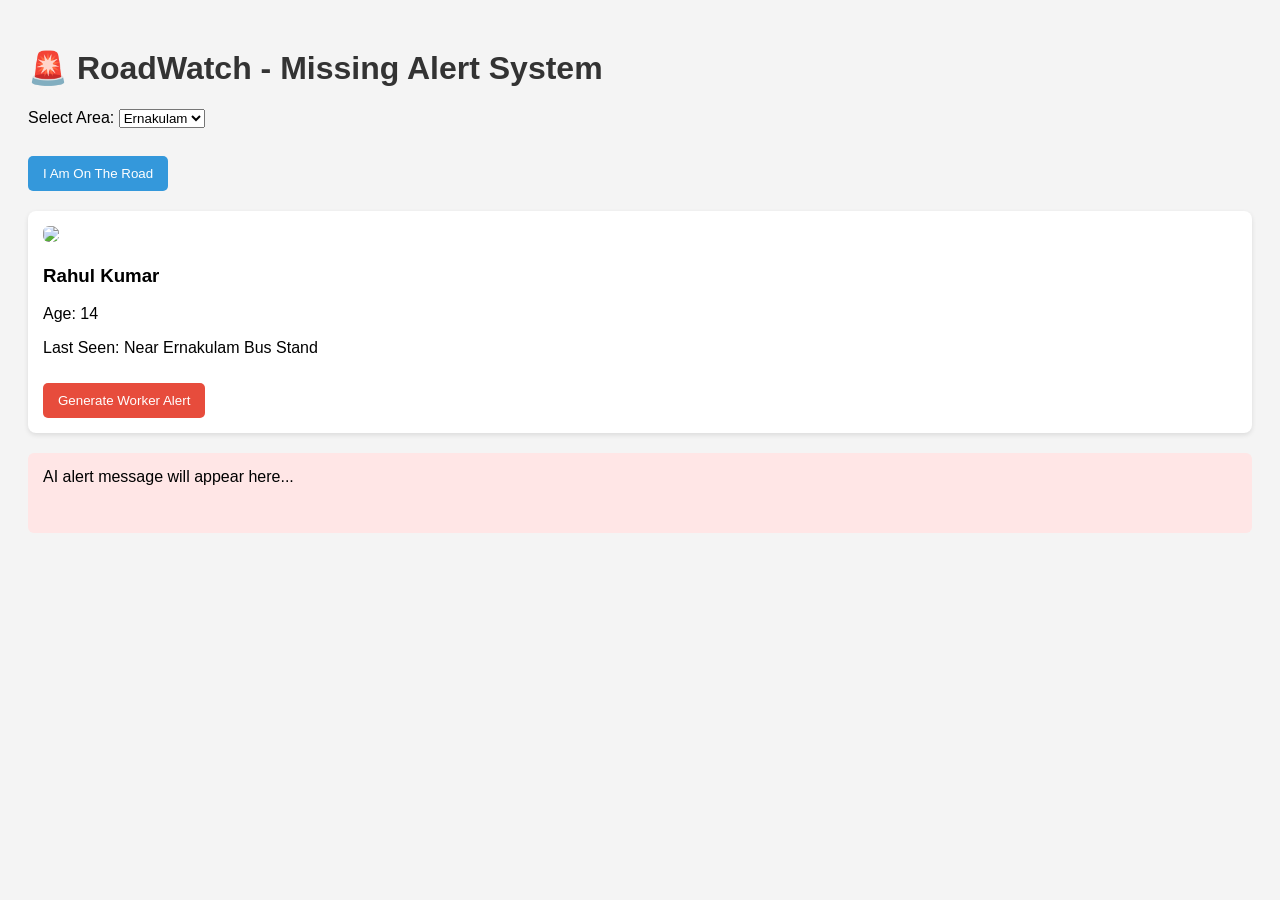
==== index.html @ 666eaceb "frontend created" ====
<!DOCTYPE html>
<html>
<head>
    <title>RoadWatch - Missing Alert System</title>
    <style>
        body {
            font-family: Arial, sans-serif;
            padding: 20px;
            background-color: #f4f4f4;
        }

        h1 {
            color: #333;
        }

        .card {
            background: white;
            padding: 15px;
            margin-top: 20px;
            border-radius: 8px;
            box-shadow: 0 2px 5px rgba(0,0,0,0.1);
        }

        img {
            width: 150px;
            border-radius: 6px;
        }

        button {
            padding: 10px 15px;
            margin-top: 10px;
            cursor: pointer;
            border: none;
            border-radius: 5px;
        }

        .alert-btn {
            background-color: #e74c3c;
            color: white;
        }

        .toggle-btn {
            background-color: #3498db;
            color: white;
        }

        #aiOutput {
            margin-top: 20px;
            padding: 15px;
            background-color: #ffe6e6;
            border-radius: 6px;
            min-height: 50px;
        }
    </style>
</head>
<body>

    <h1>🚨 RoadWatch - Missing Alert System</h1>

    <!-- Dropdown -->
    <label>Select Area:</label>
    <select id="areaSelect">
        <option>Ernakulam</option>
        <option>Thrissur</option>
    </select>

    <br><br>

    <!-- Toggle Button -->
    <button class="toggle-btn" onclick="toggleRoadMode()">
        I Am On The Road
    </button>

    <div id="roadStatus"></div>

    <!-- Missing Person Card -->
    <div class="card" id="personCard">
        <img id="personPhoto" src="">
        <h3 id="personName"></h3>
        <p id="personAge"></p>
        <p id="personLastSeen"></p>

        <button class="alert-btn" onclick="generateAlert()">
            Generate Worker Alert
        </button>
    </div>

    <!-- AI Output Box -->
    <div id="aiOutput">
        AI alert message will appear here...
    </div>

<script>

    // Hardcoded Missing People Data
    const missingPeople = [
        {
            name: "Rahul Kumar",
            age: 14,
            lastSeen: "Near Ernakulam Bus Stand",
            area: "Ernakulam",
            photo: "https://via.placeholder.com/150"
        },
        {
            name: "Anjali Nair",
            age: 17,
            lastSeen: "Thrissur Railway Station",
            area: "Thrissur",
            photo: "https://via.placeholder.com/150"
        }
    ];

    let roadMode = false;

    function toggleRoadMode() {
        roadMode = !roadMode;
        document.getElementById("roadStatus").innerText =
            roadMode ? "🟢 Road Mode Activated" : "🔴 Road Mode Off";
    }

    function loadPerson() {
        const selectedArea = document.getElementById("areaSelect").value;

        const person = missingPeople.find(p => p.area === selectedArea);

        document.getElementById("personPhoto").src = person.photo;
        document.getElementById("personName").innerText = person.name;
        document.getElementById("personAge").innerText = "Age: " + person.age;
        document.getElementById("personLastSeen").innerText = "Last Seen: " + person.lastSeen;
    }

    function generateAlert() {
        if (!roadMode) {
            alert("Activate Road Mode first!");
            return;
        }

        const selectedArea = document.getElementById("areaSelect").value;

        const alertMessage =
            "🚨 HIGH PRIORITY ALERT for " + selectedArea + " Workers:\n\n" +
            "Be alert for the missing person shown above.\n" +
            "Check bus stands, railway stations and crowded areas.\n\n" +
            "If spotted, report immediately.";

        document.getElementById("aiOutput").innerText = alertMessage;
    }

    document.getElementById("areaSelect").addEventListener("change", loadPerson);

    loadPerson();

</script>

</body>
</html>
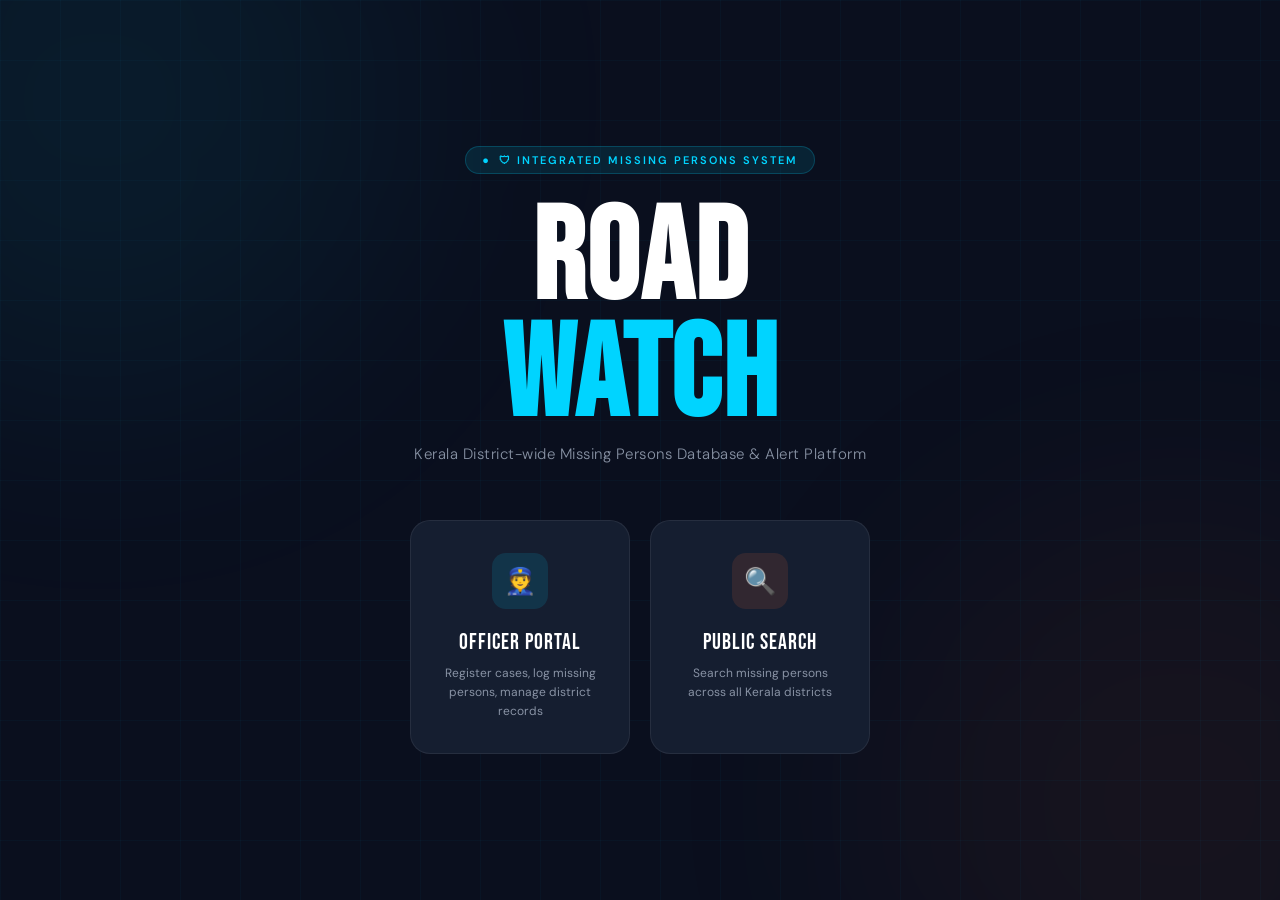
==== commit e96f8006: "integrated database" ====
--- a/index.html
+++ b/index.html
@@ -1,156 +1,726 @@
 <!DOCTYPE html>
-<html>
+<html lang="en">
 <head>
-    <title>RoadWatch - Missing Alert System</title>
-    <style>
-        body {
-            font-family: Arial, sans-serif;
-            padding: 20px;
-            background-color: #f4f4f4;
-        }
-
-        h1 {
-            color: #333;
-        }
-
-        .card {
-            background: white;
-            padding: 15px;
-            margin-top: 20px;
-            border-radius: 8px;
-            box-shadow: 0 2px 5px rgba(0,0,0,0.1);
-        }
-
-        img {
-            width: 150px;
-            border-radius: 6px;
-        }
-
-        button {
-            padding: 10px 15px;
-            margin-top: 10px;
-            cursor: pointer;
-            border: none;
-            border-radius: 5px;
-        }
-
-        .alert-btn {
-            background-color: #e74c3c;
-            color: white;
-        }
-
-        .toggle-btn {
-            background-color: #3498db;
-            color: white;
-        }
-
-        #aiOutput {
-            margin-top: 20px;
-            padding: 15px;
-            background-color: #ffe6e6;
-            border-radius: 6px;
-            min-height: 50px;
-        }
-    </style>
+<meta charset="UTF-8">
+<meta name="viewport" content="width=device-width, initial-scale=1.0">
+<title>RoadWatch — Missing Persons Portal</title>
+<link href="https://fonts.googleapis.com/css2?family=Bebas+Neue&family=DM+Sans:ital,opsz,wght@0,9..40,300;0,9..40,400;0,9..40,500;0,9..40,600;1,9..40,300&display=swap" rel="stylesheet">
+<style>
+  :root {
+    --navy: #0a0f1e;
+    --dark: #0d1526;
+    --panel: #111827;
+    --card: #151e30;
+    --border: rgba(255,255,255,0.07);
+    --accent: #00d4ff;
+    --accent2: #ff6b35;
+    --text: #e8eaf0;
+    --muted: #8892a4;
+    --danger: #ff4757;
+    --success: #2ed573;
+    --font-head: 'Bebas Neue', sans-serif;
+    --font-body: 'DM Sans', sans-serif;
+  }
+  * { margin:0; padding:0; box-sizing:border-box; }
+  html,body { height:100%; overflow:hidden; }
+  body { font-family:var(--font-body); background:var(--navy); color:var(--text); }
+
+  .bg-grid {
+    position:fixed; inset:0; pointer-events:none; z-index:0;
+    background-image: linear-gradient(rgba(0,212,255,0.03) 1px, transparent 1px),
+                      linear-gradient(90deg, rgba(0,212,255,0.03) 1px, transparent 1px);
+    background-size:60px 60px;
+  }
+  .bg-glow { position:fixed; width:600px; height:600px; border-radius:50%; filter:blur(120px); pointer-events:none; z-index:0; }
+  .bg-glow-1 { background:rgba(0,212,255,0.06); top:-200px; left:-200px; }
+  .bg-glow-2 { background:rgba(255,107,53,0.05); bottom:-200px; right:-200px; }
+
+  .page { position:fixed; inset:0; display:none; opacity:0; transition:opacity 0.4s ease; }
+  .page.active { display:flex; opacity:1; }
+
+  /* LANDING */
+  #page-landing { flex-direction:column; align-items:center; justify-content:center; }
+  .landing-inner { position:relative; z-index:1; text-align:center; animation:fadeUp 0.8s ease both; }
+  .badge {
+    display:inline-flex; align-items:center; gap:8px;
+    background:rgba(0,212,255,0.1); border:1px solid rgba(0,212,255,0.2);
+    border-radius:100px; padding:6px 16px; font-size:11px; font-weight:600;
+    letter-spacing:2px; text-transform:uppercase; color:var(--accent); margin-bottom:28px;
+  }
+  .badge::before { content:'●'; animation:pulse 2s ease infinite; }
+  .landing-title { font-family:var(--font-head); font-size:clamp(72px,12vw,130px); line-height:0.9; letter-spacing:2px; color:#fff; margin-bottom:8px; }
+  .landing-title span { color:var(--accent); display:block; }
+  .landing-sub { font-size:15px; color:var(--muted); font-weight:300; margin-bottom:56px; letter-spacing:0.5px; }
+  .landing-cards { display:flex; gap:20px; justify-content:center; flex-wrap:wrap; }
+  .landing-card {
+    width:220px; background:var(--card); border:1px solid var(--border); border-radius:20px;
+    padding:32px 24px; cursor:pointer; transition:all 0.3s ease; position:relative; overflow:hidden;
+  }
+  .landing-card::before { content:''; position:absolute; inset:0; background:linear-gradient(135deg,transparent,rgba(255,255,255,0.03)); opacity:0; transition:opacity 0.3s; }
+  .landing-card:hover::before { opacity:1; }
+  .landing-card:hover { transform:translateY(-6px); border-color:var(--accent); box-shadow:0 20px 60px rgba(0,212,255,0.1); }
+  .lcard-icon { width:56px; height:56px; border-radius:14px; display:flex; align-items:center; justify-content:center; font-size:26px; margin:0 auto 20px; }
+  .lcard-icon.blue { background:rgba(0,212,255,0.12); }
+  .lcard-icon.orange { background:rgba(255,107,53,0.12); }
+  .lcard-title { font-family:var(--font-head); font-size:22px; letter-spacing:1px; margin-bottom:8px; color:#fff; }
+  .lcard-desc { font-size:12px; color:var(--muted); line-height:1.6; }
+
+  /* AUTH */
+  #page-auth { flex-direction:row; }
+  .auth-left { flex:1; display:flex; flex-direction:column; justify-content:center; padding:60px; position:relative; z-index:1; }
+  .auth-right { width:420px; background:var(--panel); border-left:1px solid var(--border); display:flex; flex-direction:column; justify-content:center; padding:60px 48px; overflow-y:auto; position:relative; z-index:1; }
+  .back-btn { display:inline-flex; align-items:center; gap:8px; font-size:12px; color:var(--muted); cursor:pointer; margin-bottom:48px; transition:color 0.2s; text-transform:uppercase; letter-spacing:1px; font-weight:500; }
+  .back-btn:hover { color:var(--accent); }
+  .auth-headline { font-family:var(--font-head); font-size:clamp(48px,6vw,80px); line-height:0.95; margin-bottom:16px; }
+  .auth-headline em { color:var(--accent); font-style:normal; }
+  .auth-desc { font-size:14px; color:var(--muted); line-height:1.7; max-width:380px; }
+  .stat-row { display:flex; gap:40px; margin-top:60px; }
+  .stat-num { font-family:var(--font-head); font-size:42px; color:#fff; letter-spacing:1px; }
+  .stat-num span { color:var(--accent); }
+  .stat-label { font-size:11px; color:var(--muted); text-transform:uppercase; letter-spacing:1.5px; }
+  .form-title { font-family:var(--font-head); font-size:28px; letter-spacing:1px; margin-bottom:6px; }
+  .form-subtitle { font-size:13px; color:var(--muted); margin-bottom:32px; }
+  .tab-row { display:flex; background:rgba(255,255,255,0.04); border-radius:10px; padding:4px; margin-bottom:28px; }
+  .tab-btn { flex:1; padding:10px; border:none; border-radius:8px; background:transparent; color:var(--muted); font-family:var(--font-body); font-size:13px; font-weight:500; cursor:pointer; transition:all 0.25s; }
+  .tab-btn.active { background:var(--accent); color:var(--navy); font-weight:600; }
+  .field-group { margin-bottom:16px; }
+  .field-label { font-size:11px; font-weight:600; letter-spacing:1px; text-transform:uppercase; color:var(--muted); margin-bottom:6px; display:block; }
+  .field-input { width:100%; background:rgba(255,255,255,0.05); border:1px solid rgba(255,255,255,0.08); border-radius:10px; padding:12px 14px; color:var(--text); font-family:var(--font-body); font-size:14px; outline:none; transition:border-color 0.2s,box-shadow 0.2s; }
+  .field-input:focus { border-color:var(--accent); box-shadow:0 0 0 3px rgba(0,212,255,0.1); }
+  .field-input::placeholder { color:rgba(255,255,255,0.2); }
+  .field-input[readonly] { opacity:0.6; cursor:default; }
+  .fields-grid { display:grid; grid-template-columns:1fr 1fr; gap:12px; }
+  .fields-grid .field-group { margin-bottom:0; }
+  .submit-btn { width:100%; padding:14px; border:none; border-radius:12px; background:var(--accent); color:var(--navy); font-family:var(--font-body); font-size:14px; font-weight:700; cursor:pointer; letter-spacing:0.5px; margin-top:8px; transition:all 0.25s; }
+  .submit-btn:hover { background:#33ddff; box-shadow:0 8px 30px rgba(0,212,255,0.25); transform:translateY(-1px); }
+  .form-note { font-size:11px; color:var(--muted); text-align:center; margin-top:16px; line-height:1.6; }
+
+  /* TOPBAR */
+  .topbar { display:flex; align-items:center; justify-content:space-between; padding:20px 40px; border-bottom:1px solid var(--border); background:var(--panel); position:relative; z-index:10; flex-shrink:0; }
+  .topbar-brand { font-family:var(--font-head); font-size:22px; letter-spacing:2px; color:var(--accent); }
+  .topbar-user { display:flex; align-items:center; gap:12px; }
+  .user-avatar { width:36px; height:36px; background:linear-gradient(135deg,var(--accent),#0066cc); border-radius:10px; display:flex; align-items:center; justify-content:center; font-weight:700; font-size:14px; color:var(--navy); }
+  .user-name { font-size:13px; font-weight:500; }
+  .user-role { font-size:11px; color:var(--muted); }
+  .logout-btn { padding:8px 16px; background:rgba(255,71,87,0.1); border:1px solid rgba(255,71,87,0.2); border-radius:8px; color:var(--danger); font-size:12px; font-weight:600; cursor:pointer; transition:all 0.2s; letter-spacing:0.5px; }
+  .logout-btn:hover { background:var(--danger); color:white; }
+
+  /* OFFICER PAGE */
+  #page-officer { flex-direction:column; }
+  .officer-body { flex:1; overflow-y:auto; padding:40px; position:relative; z-index:1; }
+  .page-heading { font-family:var(--font-head); font-size:42px; letter-spacing:1px; margin-bottom:4px; }
+  .page-heading span { color:var(--accent); }
+  .page-sub { font-size:13px; color:var(--muted); margin-bottom:40px; }
+  .case-form-grid { display:grid; grid-template-columns:1fr 1fr; gap:32px; max-width:960px; }
+  .form-section { background:var(--card); border:1px solid var(--border); border-radius:20px; padding:32px; }
+  .section-tag { display:inline-flex; align-items:center; gap:8px; font-size:10px; font-weight:700; letter-spacing:2px; text-transform:uppercase; padding:5px 12px; border-radius:6px; margin-bottom:20px; }
+  .section-tag.blue { background:rgba(0,212,255,0.1); color:var(--accent); }
+  .section-tag.orange { background:rgba(255,107,53,0.1); color:var(--accent2); }
+  .section-title { font-family:var(--font-head); font-size:22px; letter-spacing:1px; margin-bottom:24px; color:#fff; }
+  .photo-drop { border:2px dashed rgba(255,255,255,0.1); border-radius:12px; padding:28px 20px; text-align:center; cursor:pointer; transition:all 0.25s; margin-bottom:16px; position:relative; }
+  .photo-drop:hover { border-color:var(--accent); background:rgba(0,212,255,0.03); }
+  .photo-drop input[type="file"] { position:absolute; inset:0; opacity:0; cursor:pointer; width:100%; height:100%; }
+  .photo-drop-icon { font-size:28px; margin-bottom:6px; }
+  .photo-drop-text { font-size:12px; color:var(--muted); }
+  .photo-drop-text strong { color:var(--accent); }
+  #preview-img { width:100%; border-radius:10px; display:none; margin-bottom:12px; max-height:160px; object-fit:cover; }
+  select.field-input { appearance:none; cursor:pointer; }
+  select.field-input option { background:var(--panel); }
+  .save-btn { display:flex; align-items:center; justify-content:center; gap:10px; width:100%; padding:16px; border:none; border-radius:14px; background:linear-gradient(135deg,var(--accent),#0099cc); color:var(--navy); font-family:var(--font-body); font-size:15px; font-weight:700; cursor:pointer; transition:all 0.3s; margin-top:16px; }
+  .save-btn:hover { transform:translateY(-2px); box-shadow:0 12px 40px rgba(0,212,255,0.3); }
+  .divider { height:1px; background:var(--border); margin:32px 0; }
+  .cases-section { max-width:960px; margin-top:8px; }
+  .case-list-item { display:flex; align-items:center; gap:16px; padding:16px 20px; background:var(--card); border:1px solid var(--border); border-radius:14px; margin-bottom:10px; animation:fadeUp 0.3s ease both; transition:border-color 0.2s; }
+  .case-list-item:hover { border-color:rgba(0,212,255,0.2); }
+  .cli-avatar { width:44px; height:44px; background:linear-gradient(135deg,rgba(255,107,53,0.2),rgba(255,107,53,0.05)); border:1px solid rgba(255,107,53,0.2); border-radius:12px; display:flex; align-items:center; justify-content:center; font-size:20px; flex-shrink:0; }
+  .cli-info { flex:1; }
+  .cli-name { font-weight:600; font-size:14px; }
+  .cli-sub { font-size:12px; color:var(--muted); margin-top:2px; }
+  .cli-badge { font-size:10px; font-weight:700; letter-spacing:1px; text-transform:uppercase; padding:4px 10px; border-radius:6px; background:rgba(255,71,87,0.1); color:var(--danger); }
+
+  /* PUBLIC PAGE */
+  #page-public { flex-direction:column; }
+  .public-body { flex:1; overflow-y:auto; padding:40px; position:relative; z-index:1; }
+  .filter-bar { display:flex; gap:12px; align-items:center; margin-bottom:36px; flex-wrap:wrap; }
+  .search-wrap { position:relative; flex:1; min-width:200px; }
+  .search-wrap span { position:absolute; left:14px; top:50%; transform:translateY(-50%); font-size:16px; opacity:0.4; }
+  .search-input { width:100%; background:var(--card); border:1px solid var(--border); border-radius:12px; padding:12px 14px 12px 42px; color:var(--text); font-family:var(--font-body); font-size:14px; outline:none; transition:border-color 0.2s; }
+  .search-input:focus { border-color:var(--accent2); }
+  .search-input::placeholder { color:var(--muted); }
+  .filter-select { background:var(--card); border:1px solid var(--border); border-radius:12px; padding:12px 16px; color:var(--text); font-family:var(--font-body); font-size:13px; outline:none; cursor:pointer; appearance:none; min-width:160px; }
+  .filter-select option { background:var(--panel); }
+  .cases-grid { display:grid; grid-template-columns:repeat(auto-fill,minmax(280px,1fr)); gap:20px; }
+  .case-card { background:var(--card); border:1px solid var(--border); border-radius:18px; overflow:hidden; transition:all 0.3s; animation:fadeUp 0.4s ease both; }
+  .case-card:hover { transform:translateY(-4px); border-color:rgba(255,107,53,0.3); box-shadow:0 16px 48px rgba(0,0,0,0.3); }
+  .case-card-img { width:100%; height:180px; object-fit:cover; display:block; }
+  .case-card-placeholder { width:100%; height:180px; background:linear-gradient(135deg,#1a2640,#0d1526); display:flex; align-items:center; justify-content:center; font-size:64px; color:rgba(255,255,255,0.05); }
+  .case-card-body { padding:20px; }
+  .case-status { display:inline-flex; align-items:center; gap:6px; font-size:10px; font-weight:700; letter-spacing:1.5px; text-transform:uppercase; padding:4px 10px; border-radius:100px; background:rgba(255,71,87,0.12); color:var(--danger); margin-bottom:12px; }
+  .case-status::before { content:'●'; font-size:8px; animation:pulse 1.5s ease infinite; }
+  .case-name { font-family:var(--font-head); font-size:22px; letter-spacing:0.5px; color:#fff; margin-bottom:4px; }
+  .case-meta { font-size:12px; color:var(--muted); margin-bottom:16px; line-height:1.7; }
+  .case-meta strong { color:var(--text); }
+  .case-footer { display:flex; align-items:center; justify-content:space-between; padding-top:14px; border-top:1px solid var(--border); }
+  .case-district { font-size:11px; font-weight:600; letter-spacing:1px; text-transform:uppercase; color:var(--accent2); }
+  .case-officer { font-size:11px; color:var(--muted); }
+  .empty-state { text-align:center; padding:80px 20px; color:var(--muted); }
+  .empty-state .icon { font-size:60px; margin-bottom:16px; opacity:0.4; }
+  .empty-state p { font-size:14px; }
+
+  /* TOAST */
+  .toast { position:fixed; bottom:32px; right:32px; background:var(--card); border:1px solid var(--border); border-radius:14px; padding:16px 20px; display:flex; align-items:center; gap:12px; font-size:13px; font-weight:500; z-index:1000; transform:translateY(80px); opacity:0; transition:all 0.35s cubic-bezier(0.34,1.56,0.64,1); pointer-events:none; min-width:260px; box-shadow:0 20px 60px rgba(0,0,0,0.4); }
+  .toast.show { transform:translateY(0); opacity:1; }
+  .toast.success { border-color:rgba(46,213,115,0.3); }
+  .toast.error { border-color:rgba(255,71,87,0.3); }
+  .toast-icon { font-size:20px; flex-shrink:0; }
+
+  @keyframes fadeUp { from { opacity:0; transform:translateY(24px); } to { opacity:1; transform:translateY(0); } }
+  @keyframes pulse { 0%,100% { opacity:1; } 50% { opacity:0.3; } }
+  ::-webkit-scrollbar { width:6px; }
+  ::-webkit-scrollbar-track { background:transparent; }
+  ::-webkit-scrollbar-thumb { background:rgba(255,255,255,0.1); border-radius:3px; }
+
+  @media(max-width:768px) {
+    #page-auth { flex-direction:column; }
+    .auth-left { display:none; }
+    .auth-right { width:100%; padding:40px 28px; }
+    .case-form-grid { grid-template-columns:1fr; }
+    .topbar { padding:16px 20px; }
+    .officer-body,.public-body { padding:24px; }
+    .fields-grid { grid-template-columns:1fr; }
+  }
+</style>
 </head>
 <body>
 
-    <h1>🚨 RoadWatch - Missing Alert System</h1>
-
-    <!-- Dropdown -->
-    <label>Select Area:</label>
-    <select id="areaSelect">
-        <option>Ernakulam</option>
-        <option>Thrissur</option>
-    </select>
-
-    <br><br>
-
-    <!-- Toggle Button -->
-    <button class="toggle-btn" onclick="toggleRoadMode()">
-        I Am On The Road
-    </button>
-
-    <div id="roadStatus"></div>
-
-    <!-- Missing Person Card -->
-    <div class="card" id="personCard">
-        <img id="personPhoto" src="">
-        <h3 id="personName"></h3>
-        <p id="personAge"></p>
-        <p id="personLastSeen"></p>
-
-        <button class="alert-btn" onclick="generateAlert()">
-            Generate Worker Alert
-        </button>
-    </div>
-
-    <!-- AI Output Box -->
-    <div id="aiOutput">
-        AI alert message will appear here...
-    </div>
+<div class="bg-grid"></div>
+<div class="bg-glow bg-glow-1"></div>
+<div class="bg-glow bg-glow-2"></div>
+
+<!-- LANDING PAGE -->
+<div class="page active" id="page-landing">
+  <div class="landing-inner">
+    <div class="badge">🛡 Integrated Missing Persons System</div>
+    <h1 class="landing-title">ROAD<span>WATCH</span></h1>
+    <p class="landing-sub">Kerala District-wide Missing Persons Database &amp; Alert Platform</p>
+    <div class="landing-cards">
+      <div class="landing-card" onclick="showAuth()">
+        <div class="lcard-icon blue">👮</div>
+        <div class="lcard-title">OFFICER PORTAL</div>
+        <div class="lcard-desc">Register cases, log missing persons, manage district records</div>
+      </div>
+      <div class="landing-card" onclick="gotoPublic()">
+        <div class="lcard-icon orange">🔍</div>
+        <div class="lcard-title">PUBLIC SEARCH</div>
+        <div class="lcard-desc">Search missing persons across all Kerala districts</div>
+      </div>
+    </div>
+  </div>
+</div>
+
+<!-- AUTH PAGE -->
+<div class="page" id="page-auth">
+  <div class="auth-left">
+    <span class="back-btn" onclick="showPage('page-landing')">← Back</span>
+    <h2 class="auth-headline">OFFICER<br><em>PORTAL</em></h2>
+    <p class="auth-desc">Secure access for registered Kerala Police officers. Login with your credentials or create a new account to start filing missing person cases.</p>
+    <div class="stat-row">
+      <div class="stat">
+        <div class="stat-num" id="stat-cases">0</div>
+        <div class="stat-label">Cases Filed</div>
+      </div>
+      <div class="stat">
+        <div class="stat-num">14<span>+</span></div>
+        <div class="stat-label">Districts</div>
+      </div>
+    </div>
+  </div>
+  <div class="auth-right">
+    <div class="tab-row">
+      <button class="tab-btn active" id="tab-login" onclick="switchTab('login')">Login</button>
+      <button class="tab-btn" id="tab-register" onclick="switchTab('register')">Register</button>
+    </div>
+
+    <!-- LOGIN FORM -->
+    <div id="form-login">
+      <div class="form-title">Welcome back</div>
+      <div class="form-subtitle">Sign in to your officer account</div>
+      <div class="field-group">
+        <label class="field-label">Police Code</label>
+        <input class="field-input" id="login-code" placeholder="Your unique police code">
+      </div>
+      <div class="field-group">
+        <label class="field-label">Mobile Number</label>
+        <input class="field-input" id="login-mobile" placeholder="10-digit mobile number" maxlength="10" type="tel">
+      </div>
+      <button class="submit-btn" onclick="handleLogin()">Sign In →</button>
+      <p class="form-note">No account yet? Switch to Register above</p>
+    </div>
+
+    <!-- REGISTER FORM -->
+    <div id="form-register" style="display:none">
+      <div class="form-title">Create Account</div>
+      <div class="form-subtitle">Register as a new Kerala Police officer</div>
+      <div class="fields-grid">
+        <div class="field-group">
+          <label class="field-label">Full Name</label>
+          <input class="field-input" id="reg-name" placeholder="Officer name">
+        </div>
+        <div class="field-group">
+          <label class="field-label">Designation</label>
+          <input class="field-input" id="reg-designation" placeholder="e.g. Constable">
+        </div>
+      </div>
+      <div class="field-group" style="margin-top:12px">
+        <label class="field-label">Unique Police Code</label>
+        <input class="field-input" id="reg-code" placeholder="Min. 4 characters">
+      </div>
+      <div class="field-group">
+        <label class="field-label">Mobile Number</label>
+        <input class="field-input" id="reg-mobile" placeholder="10-digit number" maxlength="10" type="tel">
+      </div>
+      <div class="field-group">
+        <label class="field-label">District</label>
+        <select class="field-input" id="reg-district">
+          <option value="">Select your district</option>
+          <option>Thiruvananthapuram</option><option>Kollam</option><option>Pathanamthitta</option>
+          <option>Alappuzha</option><option>Kottayam</option><option>Idukki</option>
+          <option>Ernakulam</option><option>Thrissur</option><option>Palakkad</option>
+          <option>Malappuram</option><option>Kozhikode</option><option>Wayanad</option>
+          <option>Kannur</option><option>Kasaragod</option>
+        </select>
+      </div>
+      <button class="submit-btn" onclick="handleRegister()">Create Account →</button>
+      <p class="form-note">Already registered? Switch to Login above</p>
+    </div>
+  </div>
+</div>
+
+<!-- OFFICER PAGE -->
+<div class="page" id="page-officer">
+  <div class="topbar">
+    <div class="topbar-brand">🚔 ROADWATCH</div>
+    <div class="topbar-user">
+      <div>
+        <div class="user-name" id="officer-display-name">Officer</div>
+        <div class="user-role" id="officer-display-role">—</div>
+      </div>
+      <div class="user-avatar" id="officer-avatar">O</div>
+      <button class="logout-btn" onclick="logout()">Logout</button>
+    </div>
+  </div>
+  <div class="officer-body">
+    <div class="page-heading">FILE A <span>NEW CASE</span></div>
+    <div class="page-sub">All records are saved to the Kerala Police database</div>
+
+    <div class="case-form-grid">
+      <!-- Officer Info -->
+      <div class="form-section">
+        <div class="section-tag blue">👮 Officer Details</div>
+        <div class="section-title">Your Information</div>
+        <div class="field-group">
+          <label class="field-label">Officer Name</label>
+          <input class="field-input" id="of-name" readonly>
+        </div>
+        <div class="field-group">
+          <label class="field-label">Designation</label>
+          <input class="field-input" id="of-designation" readonly>
+        </div>
+        <div class="fields-grid">
+          <div class="field-group">
+            <label class="field-label">Police Code</label>
+            <input class="field-input" id="of-code" readonly>
+          </div>
+          <div class="field-group">
+            <label class="field-label">Mobile</label>
+            <input class="field-input" id="of-mobile" readonly>
+          </div>
+        </div>
+        <div class="field-group" style="margin-top:4px">
+          <label class="field-label">Filing District</label>
+          <select class="field-input" id="of-district">
+            <option value="">Select district</option>
+            <option>Thiruvananthapuram</option><option>Kollam</option><option>Pathanamthitta</option>
+            <option>Alappuzha</option><option>Kottayam</option><option>Idukki</option>
+            <option>Ernakulam</option><option>Thrissur</option><option>Palakkad</option>
+            <option>Malappuram</option><option>Kozhikode</option><option>Wayanad</option>
+            <option>Kannur</option><option>Kasaragod</option>
+          </select>
+        </div>
+      </div>
+
+      <!-- Missing Person Info -->
+      <div class="form-section">
+        <div class="section-tag orange">🔍 Missing Person</div>
+        <div class="section-title">Case Details</div>
+        <img id="preview-img" src="" alt="Preview">
+        <div class="photo-drop">
+          <input type="file" id="photo-input" accept="image/*" onchange="previewPhoto(this)">
+          <div class="photo-drop-icon">📸</div>
+          <div class="photo-drop-text"><strong>Click to upload</strong> photo</div>
+        </div>
+        <div class="fields-grid">
+          <div class="field-group">
+            <label class="field-label">Full Name</label>
+            <input class="field-input" id="missing-name" placeholder="Name">
+          </div>
+          <div class="field-group">
+            <label class="field-label">Age</label>
+            <input class="field-input" id="missing-age" type="number" placeholder="Age" min="0" max="120">
+          </div>
+        </div>
+        <div class="field-group" style="margin-top:12px">
+          <label class="field-label">Last Seen Location</label>
+          <input class="field-input" id="missing-location" placeholder="Area / landmark">
+        </div>
+        <div class="field-group">
+          <label class="field-label">Description</label>
+          <input class="field-input" id="missing-desc" placeholder="Clothing, features, etc.">
+        </div>
+        <button class="save-btn" onclick="saveCase()">💾 Save Case to Database</button>
+      </div>
+    </div>
+
+    <!-- Filed Cases -->
+    <div class="cases-section">
+      <div class="divider"></div>
+      <div class="page-heading" style="font-size:28px">YOUR <span>FILED CASES</span></div>
+      <div class="page-sub" style="margin-bottom:20px">Cases you have filed</div>
+      <div id="officer-case-list">
+        <div class="empty-state"><div class="icon">📋</div><p>No cases filed yet</p></div>
+      </div>
+    </div>
+  </div>
+</div>
+
+<!-- PUBLIC PAGE -->
+<div class="page" id="page-public">
+  <div class="topbar" style="border-bottom:1px solid var(--border)">
+    <div class="topbar-brand" style="color:var(--accent2)">🔍 ROADWATCH — MISSING PERSONS</div>
+    <button class="logout-btn" style="border-color:rgba(255,255,255,0.1);color:var(--muted)" onclick="showPage('page-landing')">← Home</button>
+  </div>
+  <div class="public-body">
+    <div class="page-heading" style="margin-bottom:4px">MISSING <span style="color:var(--accent2)">PERSONS</span></div>
+    <div class="page-sub" style="margin-bottom:28px">Kerala District Database — Contact nearest police station if you have information</div>
+    <div class="filter-bar">
+      <div class="search-wrap">
+        <span>🔍</span>
+        <input class="search-input" id="search-input" placeholder="Search by name..." oninput="filterCases()">
+      </div>
+      <select class="filter-select" id="district-filter" onchange="filterCases()">
+        <option value="">All Districts</option>
+        <option>Thiruvananthapuram</option><option>Kollam</option><option>Pathanamthitta</option>
+        <option>Alappuzha</option><option>Kottayam</option><option>Idukki</option>
+        <option>Ernakulam</option><option>Thrissur</option><option>Palakkad</option>
+        <option>Malappuram</option><option>Kozhikode</option><option>Wayanad</option>
+        <option>Kannur</option><option>Kasaragod</option>
+      </select>
+    </div>
+    <div class="cases-grid" id="public-cases-grid">
+      <div class="empty-state" style="grid-column:1/-1">
+        <div class="icon">📭</div>
+        <p>No missing person records yet.<br>Officers can add cases via the Officer Portal.</p>
+      </div>
+    </div>
+  </div>
+</div>
+
+<!-- TOAST -->
+<div class="toast" id="toast">
+  <span class="toast-icon" id="toast-icon"></span>
+  <span id="toast-msg"></span>
+</div>
 
 <script>
-
-    // Hardcoded Missing People Data
-    const missingPeople = [
-        {
-            name: "Rahul Kumar",
-            age: 14,
-            lastSeen: "Near Ernakulam Bus Stand",
-            area: "Ernakulam",
-            photo: "https://via.placeholder.com/150"
-        },
-        {
-            name: "Anjali Nair",
-            age: 17,
-            lastSeen: "Thrissur Railway Station",
-            area: "Thrissur",
-            photo: "https://via.placeholder.com/150"
-        }
-    ];
-
-    let roadMode = false;
-
-    function toggleRoadMode() {
-        roadMode = !roadMode;
-        document.getElementById("roadStatus").innerText =
-            roadMode ? "🟢 Road Mode Activated" : "🔴 Road Mode Off";
-    }
-
-    function loadPerson() {
-        const selectedArea = document.getElementById("areaSelect").value;
-
-        const person = missingPeople.find(p => p.area === selectedArea);
-
-        document.getElementById("personPhoto").src = person.photo;
-        document.getElementById("personName").innerText = person.name;
-        document.getElementById("personAge").innerText = "Age: " + person.age;
-        document.getElementById("personLastSeen").innerText = "Last Seen: " + person.lastSeen;
-    }
-
-    function generateAlert() {
-        if (!roadMode) {
-            alert("Activate Road Mode first!");
-            return;
-        }
-
-        const selectedArea = document.getElementById("areaSelect").value;
-
-        const alertMessage =
-            "🚨 HIGH PRIORITY ALERT for " + selectedArea + " Workers:\n\n" +
-            "Be alert for the missing person shown above.\n" +
-            "Check bus stands, railway stations and crowded areas.\n\n" +
-            "If spotted, report immediately.";
-
-        document.getElementById("aiOutput").innerText = alertMessage;
-    }
-
-    document.getElementById("areaSelect").addEventListener("change", loadPerson);
-
-    loadPerson();
-
+// ─── State ───────────────────────────────────────────────────
+let currentOfficer = null;
+let allCases  = JSON.parse(localStorage.getItem('rw_cases')    || '[]');
+let officers  = JSON.parse(localStorage.getItem('rw_officers') || '[]');
+
+// ─── Page navigation ─────────────────────────────────────────
+function showPage(id) {
+  document.querySelectorAll('.page').forEach(p => {
+    p.classList.remove('active');
+    p.style.display = 'none';
+  });
+  const pg = document.getElementById(id);
+  pg.style.display = 'flex';
+  requestAnimationFrame(() => pg.classList.add('active'));
+}
+
+// ─── Toast ───────────────────────────────────────────────────
+function toast(msg, type = 'success') {
+  const t = document.getElementById('toast');
+  document.getElementById('toast-icon').textContent =
+    type === 'success' ? '✅' : type === 'error' ? '❌' : 'ℹ️';
+  document.getElementById('toast-msg').textContent = msg;
+  t.className = `toast ${type} show`;
+  setTimeout(() => t.classList.remove('show'), 3500);
+}
+
+// ─── Storage helpers ─────────────────────────────────────────
+function saveCases()    { localStorage.setItem('rw_cases',    JSON.stringify(allCases));  }
+function saveOfficers() { localStorage.setItem('rw_officers', JSON.stringify(officers));  }
+
+// ─── Landing actions ─────────────────────────────────────────
+function showAuth() {
+  document.getElementById('stat-cases').textContent = allCases.length;
+  switchTab('login');
+  showPage('page-auth');
+}
+
+function gotoPublic() {
+  showPage('page-public');
+  filterCases();
+}
+
+function logout() {
+  currentOfficer = null;
+  showPage('page-landing');
+}
+
+// ─── Tab switching ───────────────────────────────────────────
+function switchTab(tab) {
+  document.getElementById('form-login').style.display    = tab === 'login'    ? 'block' : 'none';
+  document.getElementById('form-register').style.display = tab === 'register' ? 'block' : 'none';
+  document.getElementById('tab-login').classList.toggle('active',    tab === 'login');
+  document.getElementById('tab-register').classList.toggle('active', tab === 'register');
+}
+
+// ─── Login ───────────────────────────────────────────────────
+function handleLogin() {
+  const code   = document.getElementById('login-code').value.trim();
+  const mobile = document.getElementById('login-mobile').value.trim();
+  if (!code || !mobile)    { toast('Please fill in all fields', 'error'); return; }
+  if (mobile.length < 10)  { toast('Enter a valid 10-digit number', 'error'); return; }
+  const officer = officers.find(o => o.code === code && o.mobile === mobile);
+  if (!officer)            { toast('Invalid credentials. Please register first.', 'error'); return; }
+  currentOfficer = officer;
+  enterOfficerPortal();
+}
+
+// ─── Register ────────────────────────────────────────────────
+function handleRegister() {
+  const name        = document.getElementById('reg-name').value.trim();
+  const designation = document.getElementById('reg-designation').value.trim();
+  const code        = document.getElementById('reg-code').value.trim();
+  const mobile      = document.getElementById('reg-mobile').value.trim();
+  const district    = document.getElementById('reg-district').value;
+
+  if (!name || !designation || !code || !mobile || !district) {
+    toast('Please fill in all fields', 'error'); return;
+  }
+  if (code.length < 4)    { toast('Police code must be at least 4 characters', 'error'); return; }
+  if (mobile.length < 10) { toast('Enter a valid 10-digit number', 'error'); return; }
+  if (officers.find(o => o.code === code)) {
+    toast('This police code is already registered', 'error'); return;
+  }
+
+  const newOfficer = { name, designation, code, mobile, district, createdAt: new Date().toLocaleString() };
+  officers.push(newOfficer);
+  saveOfficers();
+  currentOfficer = newOfficer;
+
+  // Try to POST to Flask backend (silent fail if not running)
+  fetch('http://127.0.0.1:5000/add-case', {
+    method: 'POST',
+    headers: { 'Content-Type': 'application/json' },
+    body: JSON.stringify({ ...newOfficer, type: 'officer_registration' })
+  }).catch(() => {});
+
+  toast(`Welcome, ${name}! Account created.`, 'success');
+  setTimeout(enterOfficerPortal, 700);
+}
+
+// ─── Enter officer portal ────────────────────────────────────
+function enterOfficerPortal() {
+  const o = currentOfficer;
+  document.getElementById('officer-display-name').textContent = o.name;
+  document.getElementById('officer-display-role').textContent = `${o.designation} · ${o.district}`;
+  document.getElementById('officer-avatar').textContent       = o.name[0].toUpperCase();
+  document.getElementById('of-name').value        = o.name;
+  document.getElementById('of-designation').value = o.designation;
+  document.getElementById('of-code').value        = o.code;
+  document.getElementById('of-mobile').value      = o.mobile;
+
+  // Pre-select officer's district
+  const sel = document.getElementById('of-district');
+  for (let opt of sel.options) {
+    if (opt.value === o.district) { opt.selected = true; break; }
+  }
+
+  renderOfficerCases();
+  showPage('page-officer');
+}
+
+// ─── Photo preview ───────────────────────────────────────────
+function previewPhoto(input) {
+  const file = input.files[0];
+  if (!file) return;
+  const reader = new FileReader();
+  reader.onload = e => {
+    const img = document.getElementById('preview-img');
+    img.src = e.target.result;
+    img.style.display = 'block';
+  };
+  reader.readAsDataURL(file);
+}
+
+// ─── Save case ───────────────────────────────────────────────
+function saveCase() {
+  const missingName = document.getElementById('missing-name').value.trim();
+  const missingAge  = document.getElementById('missing-age').value.trim();
+  const district    = document.getElementById('of-district').value;
+  const location    = document.getElementById('missing-location').value.trim();
+  const desc        = document.getElementById('missing-desc').value.trim();
+
+  if (!missingName || !missingAge || !district) {
+    toast('Name, Age, and District are required', 'error'); return;
+  }
+
+  const file = document.getElementById('photo-input').files[0];
+
+  const finalize = (photo) => {
+    const caseObj = {
+      id:           Date.now(),
+      officerName:  currentOfficer.name,
+      officerCode:  currentOfficer.code,
+      officerMobile:currentOfficer.mobile,
+      designation:  currentOfficer.designation,
+      district,
+      missingName,
+      missingAge,
+      location:    location || 'Unknown',
+      description: desc     || '—',
+      photo,
+      createdAt: new Date().toLocaleString()
+    };
+
+    allCases.push(caseObj);
+    saveCases();
+
+    // Try to POST to Flask backend
+    fetch('http://127.0.0.1:5000/add-case', {
+      method: 'POST',
+      headers: { 'Content-Type': 'application/json' },
+      body: JSON.stringify({
+        officerName: caseObj.officerName,
+        designation: caseObj.designation,
+        code:        caseObj.officerCode,
+        mobile:      caseObj.officerMobile,
+        missingName, missingAge
+      })
+    }).catch(() => {});
+
+    // Auto-download case log
+    const log = [
+      'ROADWATCH — Missing Person Case Log',
+      '─'.repeat(40),
+      `Officer:     ${currentOfficer.name} (${currentOfficer.designation})`,
+      `Code:        ${currentOfficer.code}`,
+      `Mobile:      ${currentOfficer.mobile}`,
+      `District:    ${district}`,
+      '',
+      `Missing:     ${missingName}`,
+      `Age:         ${missingAge}`,
+      `Last Seen:   ${location || 'Unknown'}`,
+      `Description: ${desc || '—'}`,
+      '',
+      `Filed At:    ${caseObj.createdAt}`
+    ].join('\n');
+
+    const a = document.createElement('a');
+    a.href = URL.createObjectURL(new Blob([log], { type: 'text/plain' }));
+    a.download = `Case_${currentOfficer.code}_${missingName.replace(/\s+/g, '_')}.txt`;
+    a.click();
+
+    // Reset form fields
+    ['missing-name','missing-age','missing-location','missing-desc']
+      .forEach(id => document.getElementById(id).value = '');
+    document.getElementById('photo-input').value = '';
+    document.getElementById('preview-img').style.display = 'none';
+
+    toast(`Case for "${missingName}" saved!`, 'success');
+    renderOfficerCases();
+  };
+
+  if (file) {
+    const reader = new FileReader();
+    reader.onload = e => finalize(e.target.result);
+    reader.readAsDataURL(file);
+  } else {
+    finalize(null);
+  }
+}
+
+// ─── Render officer's own cases ──────────────────────────────
+function renderOfficerCases() {
+  const container = document.getElementById('officer-case-list');
+  const mine = allCases.filter(c => c.officerCode === currentOfficer.code);
+
+  if (!mine.length) {
+    container.innerHTML = '<div class="empty-state"><div class="icon">📋</div><p>No cases filed yet</p></div>';
+    return;
+  }
+
+  container.innerHTML = mine.map((c, i) => `
+    <div class="case-list-item" style="animation-delay:${i * 0.05}s">
+      <div class="cli-avatar">👤</div>
+      <div class="cli-info">
+        <div class="cli-name">${c.missingName}</div>
+        <div class="cli-sub">Age ${c.missingAge} · ${c.district} · Last seen: ${c.location}</div>
+      </div>
+      <div class="cli-badge">Missing</div>
+    </div>
+  `).join('');
+}
+
+// ─── Public: filter & render cases ──────────────────────────
+function filterCases() {
+  const search   = (document.getElementById('search-input')?.value || '').toLowerCase();
+  const district = document.getElementById('district-filter')?.value || '';
+  const grid     = document.getElementById('public-cases-grid');
+
+  const filtered = allCases.filter(c =>
+    (!search   || c.missingName.toLowerCase().includes(search)) &&
+    (!district || c.district === district)
+  );
+
+  if (!filtered.length) {
+    grid.innerHTML = `
+      <div class="empty-state" style="grid-column:1/-1">
+        <div class="icon">${allCases.length ? '🔍' : '📭'}</div>
+        <p>${allCases.length
+          ? 'No results for these filters.'
+          : 'No records yet. Officers can add cases via the Officer Portal.'}</p>
+      </div>`;
+    return;
+  }
+
+  grid.innerHTML = filtered.map((c, i) => `
+    <div class="case-card" style="animation-delay:${i * 0.06}s">
+      ${c.photo
+        ? `<img class="case-card-img" src="${c.photo}" alt="${c.missingName}">`
+        : `<div class="case-card-placeholder">👤</div>`}
+      <div class="case-card-body">
+        <div class="case-status">Missing</div>
+        <div class="case-name">${c.missingName}</div>
+        <div class="case-meta">
+          <strong>Age:</strong> ${c.missingAge} years<br>
+          <strong>Last seen:</strong> ${c.location}
+          ${c.description !== '—' ? `<br><strong>Description:</strong> ${c.description}` : ''}
+        </div>
+        <div class="case-footer">
+          <div class="case-district">📍 ${c.district}</div>
+          <div class="case-officer">Filed by ${c.officerName}</div>
+        </div>
+      </div>
+    </div>
+  `).join('');
+}
+
+// ─── Init ────────────────────────────────────────────────────
+document.getElementById('stat-cases').textContent = allCases.length;
 </script>
-
 </body>
 </html>
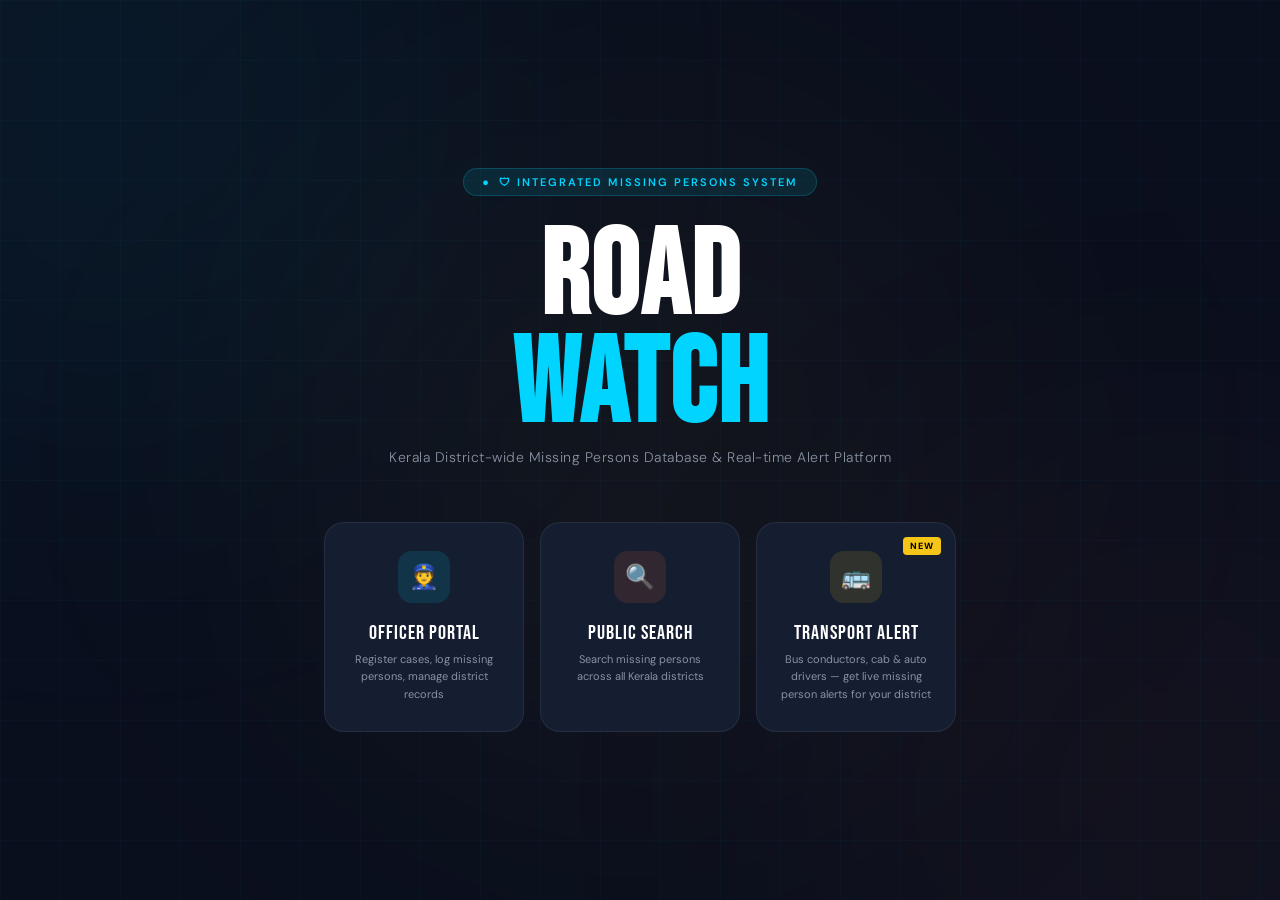
==== commit 6c0b190b: "final sub" ====
--- a/index.html
+++ b/index.html
@@ -8,16 +8,16 @@
 <style>
   :root {
     --navy: #0a0f1e;
-    --dark: #0d1526;
     --panel: #111827;
     --card: #151e30;
     --border: rgba(255,255,255,0.07);
     --accent: #00d4ff;
     --accent2: #ff6b35;
+    --gold: #f5c518;
+    --green: #00e676;
     --text: #e8eaf0;
     --muted: #8892a4;
     --danger: #ff4757;
-    --success: #2ed573;
     --font-head: 'Bebas Neue', sans-serif;
     --font-body: 'DM Sans', sans-serif;
   }
@@ -25,15 +25,14 @@
   html,body { height:100%; overflow:hidden; }
   body { font-family:var(--font-body); background:var(--navy); color:var(--text); }
 
-  .bg-grid {
-    position:fixed; inset:0; pointer-events:none; z-index:0;
-    background-image: linear-gradient(rgba(0,212,255,0.03) 1px, transparent 1px),
-                      linear-gradient(90deg, rgba(0,212,255,0.03) 1px, transparent 1px);
-    background-size:60px 60px;
-  }
-  .bg-glow { position:fixed; width:600px; height:600px; border-radius:50%; filter:blur(120px); pointer-events:none; z-index:0; }
-  .bg-glow-1 { background:rgba(0,212,255,0.06); top:-200px; left:-200px; }
-  .bg-glow-2 { background:rgba(255,107,53,0.05); bottom:-200px; right:-200px; }
+  .bg-grid { position:fixed; inset:0; pointer-events:none; z-index:0;
+    background-image:linear-gradient(rgba(0,212,255,0.03) 1px,transparent 1px),
+    linear-gradient(90deg,rgba(0,212,255,0.03) 1px,transparent 1px);
+    background-size:60px 60px; }
+  .bg-glow { position:fixed; width:700px; height:700px; border-radius:50%; filter:blur(140px); pointer-events:none; z-index:0; }
+  .bg-glow-1 { background:rgba(0,212,255,0.05); top:-250px; left:-250px; }
+  .bg-glow-2 { background:rgba(255,107,53,0.04); bottom:-250px; right:-250px; }
+  .bg-glow-3 { background:rgba(245,197,24,0.04); top:50%; left:50%; transform:translate(-50%,-50%); }
 
   .page { position:fixed; inset:0; display:none; opacity:0; transition:opacity 0.4s ease; }
   .page.active { display:flex; opacity:1; }
@@ -41,29 +40,28 @@
   /* LANDING */
   #page-landing { flex-direction:column; align-items:center; justify-content:center; }
   .landing-inner { position:relative; z-index:1; text-align:center; animation:fadeUp 0.8s ease both; }
-  .badge {
-    display:inline-flex; align-items:center; gap:8px;
-    background:rgba(0,212,255,0.1); border:1px solid rgba(0,212,255,0.2);
-    border-radius:100px; padding:6px 16px; font-size:11px; font-weight:600;
-    letter-spacing:2px; text-transform:uppercase; color:var(--accent); margin-bottom:28px;
-  }
+  .badge { display:inline-flex; align-items:center; gap:8px; background:rgba(0,212,255,0.1); border:1px solid rgba(0,212,255,0.2); border-radius:100px; padding:6px 18px; font-size:11px; font-weight:600; letter-spacing:2px; text-transform:uppercase; color:var(--accent); margin-bottom:28px; }
   .badge::before { content:'●'; animation:pulse 2s ease infinite; }
-  .landing-title { font-family:var(--font-head); font-size:clamp(72px,12vw,130px); line-height:0.9; letter-spacing:2px; color:#fff; margin-bottom:8px; }
+  .landing-title { font-family:var(--font-head); font-size:clamp(64px,11vw,120px); line-height:0.9; letter-spacing:2px; color:#fff; margin-bottom:8px; }
   .landing-title span { color:var(--accent); display:block; }
-  .landing-sub { font-size:15px; color:var(--muted); font-weight:300; margin-bottom:56px; letter-spacing:0.5px; }
-  .landing-cards { display:flex; gap:20px; justify-content:center; flex-wrap:wrap; }
-  .landing-card {
-    width:220px; background:var(--card); border:1px solid var(--border); border-radius:20px;
-    padding:32px 24px; cursor:pointer; transition:all 0.3s ease; position:relative; overflow:hidden;
-  }
-  .landing-card::before { content:''; position:absolute; inset:0; background:linear-gradient(135deg,transparent,rgba(255,255,255,0.03)); opacity:0; transition:opacity 0.3s; }
+  .landing-sub { font-size:14px; color:var(--muted); font-weight:300; margin-bottom:56px; letter-spacing:0.5px; }
+  .landing-cards { display:flex; gap:16px; justify-content:center; flex-wrap:wrap; }
+  .landing-card { width:200px; background:var(--card); border:1px solid var(--border); border-radius:20px; padding:28px 20px; cursor:pointer; transition:all 0.3s ease; position:relative; overflow:hidden; }
+  .landing-card::before { content:''; position:absolute; inset:0; opacity:0; transition:opacity 0.3s; }
+  .landing-card.blue::before  { background:linear-gradient(135deg,rgba(0,212,255,0.06),transparent); }
+  .landing-card.orange::before { background:linear-gradient(135deg,rgba(255,107,53,0.06),transparent); }
+  .landing-card.gold::before  { background:linear-gradient(135deg,rgba(245,197,24,0.08),transparent); }
   .landing-card:hover::before { opacity:1; }
-  .landing-card:hover { transform:translateY(-6px); border-color:var(--accent); box-shadow:0 20px 60px rgba(0,212,255,0.1); }
-  .lcard-icon { width:56px; height:56px; border-radius:14px; display:flex; align-items:center; justify-content:center; font-size:26px; margin:0 auto 20px; }
-  .lcard-icon.blue { background:rgba(0,212,255,0.12); }
+  .landing-card.blue:hover  { transform:translateY(-6px); border-color:rgba(0,212,255,0.4);  box-shadow:0 20px 60px rgba(0,212,255,0.12); }
+  .landing-card.orange:hover{ transform:translateY(-6px); border-color:rgba(255,107,53,0.4); box-shadow:0 20px 60px rgba(255,107,53,0.12); }
+  .landing-card.gold:hover  { transform:translateY(-6px); border-color:rgba(245,197,24,0.4); box-shadow:0 20px 60px rgba(245,197,24,0.12); }
+  .lcard-icon { width:52px; height:52px; border-radius:14px; display:flex; align-items:center; justify-content:center; font-size:24px; margin:0 auto 18px; }
+  .lcard-icon.blue   { background:rgba(0,212,255,0.12); }
   .lcard-icon.orange { background:rgba(255,107,53,0.12); }
-  .lcard-title { font-family:var(--font-head); font-size:22px; letter-spacing:1px; margin-bottom:8px; color:#fff; }
-  .lcard-desc { font-size:12px; color:var(--muted); line-height:1.6; }
+  .lcard-icon.gold   { background:rgba(245,197,24,0.12); }
+  .lcard-title { font-family:var(--font-head); font-size:20px; letter-spacing:1px; margin-bottom:6px; color:#fff; }
+  .lcard-desc  { font-size:11px; color:var(--muted); line-height:1.6; }
+  .lcard-new { position:absolute; top:14px; right:14px; background:var(--gold); color:#000; font-size:9px; font-weight:800; letter-spacing:1px; padding:3px 7px; border-radius:4px; text-transform:uppercase; }
 
   /* AUTH */
   #page-auth { flex-direction:row; }
@@ -71,123 +69,203 @@
   .auth-right { width:420px; background:var(--panel); border-left:1px solid var(--border); display:flex; flex-direction:column; justify-content:center; padding:60px 48px; overflow-y:auto; position:relative; z-index:1; }
   .back-btn { display:inline-flex; align-items:center; gap:8px; font-size:12px; color:var(--muted); cursor:pointer; margin-bottom:48px; transition:color 0.2s; text-transform:uppercase; letter-spacing:1px; font-weight:500; }
   .back-btn:hover { color:var(--accent); }
-  .auth-headline { font-family:var(--font-head); font-size:clamp(48px,6vw,80px); line-height:0.95; margin-bottom:16px; }
-  .auth-headline em { color:var(--accent); font-style:normal; }
+  .auth-headline { font-family:var(--font-head); font-size:clamp(44px,6vw,76px); line-height:0.95; margin-bottom:16px; }
+  .auth-headline em { font-style:normal; }
+  .auth-headline em.blue   { color:var(--accent); }
+  .auth-headline em.orange { color:var(--accent2); }
+  .auth-headline em.gold   { color:var(--gold); }
   .auth-desc { font-size:14px; color:var(--muted); line-height:1.7; max-width:380px; }
-  .stat-row { display:flex; gap:40px; margin-top:60px; }
-  .stat-num { font-family:var(--font-head); font-size:42px; color:#fff; letter-spacing:1px; }
+  .stat-row { display:flex; gap:40px; margin-top:56px; }
+  .stat-num { font-family:var(--font-head); font-size:40px; color:#fff; letter-spacing:1px; }
   .stat-num span { color:var(--accent); }
   .stat-label { font-size:11px; color:var(--muted); text-transform:uppercase; letter-spacing:1.5px; }
-  .form-title { font-family:var(--font-head); font-size:28px; letter-spacing:1px; margin-bottom:6px; }
-  .form-subtitle { font-size:13px; color:var(--muted); margin-bottom:32px; }
-  .tab-row { display:flex; background:rgba(255,255,255,0.04); border-radius:10px; padding:4px; margin-bottom:28px; }
+
+  .form-title    { font-family:var(--font-head); font-size:28px; letter-spacing:1px; margin-bottom:6px; }
+  .form-subtitle { font-size:13px; color:var(--muted); margin-bottom:28px; }
+  .tab-row { display:flex; background:rgba(255,255,255,0.04); border-radius:10px; padding:4px; margin-bottom:24px; }
   .tab-btn { flex:1; padding:10px; border:none; border-radius:8px; background:transparent; color:var(--muted); font-family:var(--font-body); font-size:13px; font-weight:500; cursor:pointer; transition:all 0.25s; }
-  .tab-btn.active { background:var(--accent); color:var(--navy); font-weight:600; }
-  .field-group { margin-bottom:16px; }
-  .field-label { font-size:11px; font-weight:600; letter-spacing:1px; text-transform:uppercase; color:var(--muted); margin-bottom:6px; display:block; }
-  .field-input { width:100%; background:rgba(255,255,255,0.05); border:1px solid rgba(255,255,255,0.08); border-radius:10px; padding:12px 14px; color:var(--text); font-family:var(--font-body); font-size:14px; outline:none; transition:border-color 0.2s,box-shadow 0.2s; }
+  .tab-btn.active-blue { background:var(--accent);  color:var(--navy); font-weight:700; }
+  .tab-btn.active-gold { background:var(--gold);    color:#000;        font-weight:700; }
+  .field-group  { margin-bottom:14px; }
+  .field-label  { font-size:11px; font-weight:600; letter-spacing:1px; text-transform:uppercase; color:var(--muted); margin-bottom:5px; display:block; }
+  .field-input  { width:100%; background:rgba(255,255,255,0.05); border:1px solid rgba(255,255,255,0.08); border-radius:10px; padding:11px 14px; color:var(--text); font-family:var(--font-body); font-size:14px; outline:none; transition:border-color 0.2s,box-shadow 0.2s; }
   .field-input:focus { border-color:var(--accent); box-shadow:0 0 0 3px rgba(0,212,255,0.1); }
+  .field-input.focus-gold:focus { border-color:var(--gold); box-shadow:0 0 0 3px rgba(245,197,24,0.1); }
   .field-input::placeholder { color:rgba(255,255,255,0.2); }
   .field-input[readonly] { opacity:0.6; cursor:default; }
+  select.field-input { appearance:none; cursor:pointer; }
+  select.field-input option { background:var(--panel); }
   .fields-grid { display:grid; grid-template-columns:1fr 1fr; gap:12px; }
   .fields-grid .field-group { margin-bottom:0; }
-  .submit-btn { width:100%; padding:14px; border:none; border-radius:12px; background:var(--accent); color:var(--navy); font-family:var(--font-body); font-size:14px; font-weight:700; cursor:pointer; letter-spacing:0.5px; margin-top:8px; transition:all 0.25s; }
-  .submit-btn:hover { background:#33ddff; box-shadow:0 8px 30px rgba(0,212,255,0.25); transform:translateY(-1px); }
-  .form-note { font-size:11px; color:var(--muted); text-align:center; margin-top:16px; line-height:1.6; }
+  .submit-btn { width:100%; padding:13px; border:none; border-radius:12px; font-family:var(--font-body); font-size:14px; font-weight:700; cursor:pointer; letter-spacing:0.5px; margin-top:8px; transition:all 0.25s; }
+  .submit-btn.blue { background:var(--accent); color:var(--navy); }
+  .submit-btn.blue:hover { background:#33ddff; box-shadow:0 8px 30px rgba(0,212,255,0.3); transform:translateY(-1px); }
+  .submit-btn.gold { background:var(--gold); color:#000; }
+  .submit-btn.gold:hover { background:#ffd740; box-shadow:0 8px 30px rgba(245,197,24,0.3); transform:translateY(-1px); }
+  .form-note { font-size:11px; color:var(--muted); text-align:center; margin-top:14px; line-height:1.6; }
 
   /* TOPBAR */
-  .topbar { display:flex; align-items:center; justify-content:space-between; padding:20px 40px; border-bottom:1px solid var(--border); background:var(--panel); position:relative; z-index:10; flex-shrink:0; }
-  .topbar-brand { font-family:var(--font-head); font-size:22px; letter-spacing:2px; color:var(--accent); }
+  .topbar { display:flex; align-items:center; justify-content:space-between; padding:18px 40px; border-bottom:1px solid var(--border); background:var(--panel); position:relative; z-index:10; flex-shrink:0; }
+  .topbar-brand { font-family:var(--font-head); font-size:20px; letter-spacing:2px; }
+  .topbar-brand.blue   { color:var(--accent); }
+  .topbar-brand.orange { color:var(--accent2); }
+  .topbar-brand.gold   { color:var(--gold); }
   .topbar-user { display:flex; align-items:center; gap:12px; }
-  .user-avatar { width:36px; height:36px; background:linear-gradient(135deg,var(--accent),#0066cc); border-radius:10px; display:flex; align-items:center; justify-content:center; font-weight:700; font-size:14px; color:var(--navy); }
+  .user-avatar { width:34px; height:34px; border-radius:10px; display:flex; align-items:center; justify-content:center; font-weight:700; font-size:13px; }
+  .user-avatar.blue { background:linear-gradient(135deg,var(--accent),#0066cc); color:var(--navy); }
+  .user-avatar.gold { background:linear-gradient(135deg,var(--gold),#e6a800); color:#000; }
   .user-name { font-size:13px; font-weight:500; }
   .user-role { font-size:11px; color:var(--muted); }
-  .logout-btn { padding:8px 16px; background:rgba(255,71,87,0.1); border:1px solid rgba(255,71,87,0.2); border-radius:8px; color:var(--danger); font-size:12px; font-weight:600; cursor:pointer; transition:all 0.2s; letter-spacing:0.5px; }
+  .logout-btn { padding:7px 14px; background:rgba(255,71,87,0.1); border:1px solid rgba(255,71,87,0.2); border-radius:8px; color:var(--danger); font-size:12px; font-weight:600; cursor:pointer; transition:all 0.2s; }
   .logout-btn:hover { background:var(--danger); color:white; }
+  .home-btn { padding:7px 14px; background:rgba(255,255,255,0.06); border:1px solid rgba(255,255,255,0.1); border-radius:8px; color:var(--muted); font-size:12px; font-weight:600; cursor:pointer; transition:all 0.2s; }
+  .home-btn:hover { color:#fff; border-color:rgba(255,255,255,0.3); }
 
   /* OFFICER PAGE */
   #page-officer { flex-direction:column; }
-  .officer-body { flex:1; overflow-y:auto; padding:40px; position:relative; z-index:1; }
-  .page-heading { font-family:var(--font-head); font-size:42px; letter-spacing:1px; margin-bottom:4px; }
-  .page-heading span { color:var(--accent); }
-  .page-sub { font-size:13px; color:var(--muted); margin-bottom:40px; }
-  .case-form-grid { display:grid; grid-template-columns:1fr 1fr; gap:32px; max-width:960px; }
-  .form-section { background:var(--card); border:1px solid var(--border); border-radius:20px; padding:32px; }
-  .section-tag { display:inline-flex; align-items:center; gap:8px; font-size:10px; font-weight:700; letter-spacing:2px; text-transform:uppercase; padding:5px 12px; border-radius:6px; margin-bottom:20px; }
-  .section-tag.blue { background:rgba(0,212,255,0.1); color:var(--accent); }
-  .section-tag.orange { background:rgba(255,107,53,0.1); color:var(--accent2); }
-  .section-title { font-family:var(--font-head); font-size:22px; letter-spacing:1px; margin-bottom:24px; color:#fff; }
-  .photo-drop { border:2px dashed rgba(255,255,255,0.1); border-radius:12px; padding:28px 20px; text-align:center; cursor:pointer; transition:all 0.25s; margin-bottom:16px; position:relative; }
+  .officer-body { flex:1; overflow-y:auto; padding:36px 40px; position:relative; z-index:1; }
+  .page-heading { font-family:var(--font-head); font-size:40px; letter-spacing:1px; margin-bottom:4px; }
+  .page-heading span.blue   { color:var(--accent); }
+  .page-heading span.orange { color:var(--accent2); }
+  .page-heading span.gold   { color:var(--gold); }
+  .page-sub { font-size:13px; color:var(--muted); margin-bottom:36px; }
+  .case-form-grid { display:grid; grid-template-columns:1fr 1fr; gap:28px; max-width:960px; }
+  .form-section { background:var(--card); border:1px solid var(--border); border-radius:20px; padding:28px; }
+  .section-tag { display:inline-flex; align-items:center; gap:8px; font-size:10px; font-weight:700; letter-spacing:2px; text-transform:uppercase; padding:4px 12px; border-radius:6px; margin-bottom:16px; }
+  .section-tag.blue   { background:rgba(0,212,255,0.1);   color:var(--accent); }
+  .section-tag.orange { background:rgba(255,107,53,0.1);  color:var(--accent2); }
+  .section-title { font-family:var(--font-head); font-size:20px; letter-spacing:1px; margin-bottom:20px; color:#fff; }
+  .photo-drop { border:2px dashed rgba(255,255,255,0.1); border-radius:12px; padding:24px 20px; text-align:center; cursor:pointer; transition:all 0.25s; margin-bottom:14px; position:relative; }
   .photo-drop:hover { border-color:var(--accent); background:rgba(0,212,255,0.03); }
   .photo-drop input[type="file"] { position:absolute; inset:0; opacity:0; cursor:pointer; width:100%; height:100%; }
-  .photo-drop-icon { font-size:28px; margin-bottom:6px; }
+  .photo-drop-icon { font-size:26px; margin-bottom:5px; }
   .photo-drop-text { font-size:12px; color:var(--muted); }
   .photo-drop-text strong { color:var(--accent); }
-  #preview-img { width:100%; border-radius:10px; display:none; margin-bottom:12px; max-height:160px; object-fit:cover; }
-  select.field-input { appearance:none; cursor:pointer; }
-  select.field-input option { background:var(--panel); }
-  .save-btn { display:flex; align-items:center; justify-content:center; gap:10px; width:100%; padding:16px; border:none; border-radius:14px; background:linear-gradient(135deg,var(--accent),#0099cc); color:var(--navy); font-family:var(--font-body); font-size:15px; font-weight:700; cursor:pointer; transition:all 0.3s; margin-top:16px; }
+  #preview-img { width:100%; border-radius:10px; display:none; margin-bottom:12px; max-height:150px; object-fit:cover; }
+  .save-btn { display:flex; align-items:center; justify-content:center; gap:10px; width:100%; padding:15px; border:none; border-radius:14px; background:linear-gradient(135deg,var(--accent),#0099cc); color:var(--navy); font-family:var(--font-body); font-size:14px; font-weight:700; cursor:pointer; transition:all 0.3s; margin-top:14px; }
   .save-btn:hover { transform:translateY(-2px); box-shadow:0 12px 40px rgba(0,212,255,0.3); }
-  .divider { height:1px; background:var(--border); margin:32px 0; }
-  .cases-section { max-width:960px; margin-top:8px; }
-  .case-list-item { display:flex; align-items:center; gap:16px; padding:16px 20px; background:var(--card); border:1px solid var(--border); border-radius:14px; margin-bottom:10px; animation:fadeUp 0.3s ease both; transition:border-color 0.2s; }
+  .divider { height:1px; background:var(--border); margin:28px 0; }
+  .cases-section { max-width:960px; margin-top:4px; }
+  .case-list-item { display:flex; align-items:center; gap:14px; padding:14px 18px; background:var(--card); border:1px solid var(--border); border-radius:13px; margin-bottom:8px; animation:fadeUp 0.3s ease both; transition:border-color 0.2s; }
   .case-list-item:hover { border-color:rgba(0,212,255,0.2); }
-  .cli-avatar { width:44px; height:44px; background:linear-gradient(135deg,rgba(255,107,53,0.2),rgba(255,107,53,0.05)); border:1px solid rgba(255,107,53,0.2); border-radius:12px; display:flex; align-items:center; justify-content:center; font-size:20px; flex-shrink:0; }
+  .cli-avatar { width:42px; height:42px; background:rgba(255,107,53,0.1); border:1px solid rgba(255,107,53,0.2); border-radius:11px; display:flex; align-items:center; justify-content:center; font-size:18px; flex-shrink:0; }
   .cli-info { flex:1; }
   .cli-name { font-weight:600; font-size:14px; }
-  .cli-sub { font-size:12px; color:var(--muted); margin-top:2px; }
-  .cli-badge { font-size:10px; font-weight:700; letter-spacing:1px; text-transform:uppercase; padding:4px 10px; border-radius:6px; background:rgba(255,71,87,0.1); color:var(--danger); }
+  .cli-sub  { font-size:11px; color:var(--muted); margin-top:2px; }
+  .cli-badge { font-size:10px; font-weight:700; letter-spacing:1px; text-transform:uppercase; padding:4px 9px; border-radius:6px; background:rgba(255,71,87,0.1); color:var(--danger); }
 
   /* PUBLIC PAGE */
   #page-public { flex-direction:column; }
-  .public-body { flex:1; overflow-y:auto; padding:40px; position:relative; z-index:1; }
-  .filter-bar { display:flex; gap:12px; align-items:center; margin-bottom:36px; flex-wrap:wrap; }
+  .public-body { flex:1; overflow-y:auto; padding:36px 40px; position:relative; z-index:1; }
+  .filter-bar { display:flex; gap:12px; align-items:center; margin-bottom:32px; flex-wrap:wrap; }
   .search-wrap { position:relative; flex:1; min-width:200px; }
-  .search-wrap span { position:absolute; left:14px; top:50%; transform:translateY(-50%); font-size:16px; opacity:0.4; }
-  .search-input { width:100%; background:var(--card); border:1px solid var(--border); border-radius:12px; padding:12px 14px 12px 42px; color:var(--text); font-family:var(--font-body); font-size:14px; outline:none; transition:border-color 0.2s; }
+  .search-wrap span { position:absolute; left:14px; top:50%; transform:translateY(-50%); font-size:15px; opacity:0.4; }
+  .search-input { width:100%; background:var(--card); border:1px solid var(--border); border-radius:12px; padding:11px 14px 11px 42px; color:var(--text); font-family:var(--font-body); font-size:14px; outline:none; transition:border-color 0.2s; }
   .search-input:focus { border-color:var(--accent2); }
   .search-input::placeholder { color:var(--muted); }
-  .filter-select { background:var(--card); border:1px solid var(--border); border-radius:12px; padding:12px 16px; color:var(--text); font-family:var(--font-body); font-size:13px; outline:none; cursor:pointer; appearance:none; min-width:160px; }
+  .filter-select { background:var(--card); border:1px solid var(--border); border-radius:12px; padding:11px 16px; color:var(--text); font-family:var(--font-body); font-size:13px; outline:none; cursor:pointer; appearance:none; min-width:160px; }
   .filter-select option { background:var(--panel); }
-  .cases-grid { display:grid; grid-template-columns:repeat(auto-fill,minmax(280px,1fr)); gap:20px; }
+  .cases-grid { display:grid; grid-template-columns:repeat(auto-fill,minmax(270px,1fr)); gap:18px; }
   .case-card { background:var(--card); border:1px solid var(--border); border-radius:18px; overflow:hidden; transition:all 0.3s; animation:fadeUp 0.4s ease both; }
   .case-card:hover { transform:translateY(-4px); border-color:rgba(255,107,53,0.3); box-shadow:0 16px 48px rgba(0,0,0,0.3); }
-  .case-card-img { width:100%; height:180px; object-fit:cover; display:block; }
-  .case-card-placeholder { width:100%; height:180px; background:linear-gradient(135deg,#1a2640,#0d1526); display:flex; align-items:center; justify-content:center; font-size:64px; color:rgba(255,255,255,0.05); }
-  .case-card-body { padding:20px; }
-  .case-status { display:inline-flex; align-items:center; gap:6px; font-size:10px; font-weight:700; letter-spacing:1.5px; text-transform:uppercase; padding:4px 10px; border-radius:100px; background:rgba(255,71,87,0.12); color:var(--danger); margin-bottom:12px; }
-  .case-status::before { content:'●'; font-size:8px; animation:pulse 1.5s ease infinite; }
-  .case-name { font-family:var(--font-head); font-size:22px; letter-spacing:0.5px; color:#fff; margin-bottom:4px; }
-  .case-meta { font-size:12px; color:var(--muted); margin-bottom:16px; line-height:1.7; }
+  .case-card-img { width:100%; height:170px; object-fit:cover; display:block; }
+  .case-card-placeholder { width:100%; height:170px; background:linear-gradient(135deg,#1a2640,#0d1526); display:flex; align-items:center; justify-content:center; font-size:56px; color:rgba(255,255,255,0.04); }
+  .case-card-body { padding:18px; }
+  .case-status { display:inline-flex; align-items:center; gap:6px; font-size:10px; font-weight:700; letter-spacing:1.5px; text-transform:uppercase; padding:4px 10px; border-radius:100px; background:rgba(255,71,87,0.12); color:var(--danger); margin-bottom:10px; }
+  .case-status::before { content:'●'; font-size:7px; animation:pulse 1.5s ease infinite; }
+  .case-name { font-family:var(--font-head); font-size:21px; letter-spacing:0.5px; color:#fff; margin-bottom:4px; }
+  .case-meta { font-size:12px; color:var(--muted); margin-bottom:14px; line-height:1.7; }
   .case-meta strong { color:var(--text); }
-  .case-footer { display:flex; align-items:center; justify-content:space-between; padding-top:14px; border-top:1px solid var(--border); }
+  .case-footer { display:flex; align-items:center; justify-content:space-between; padding-top:12px; border-top:1px solid var(--border); }
   .case-district { font-size:11px; font-weight:600; letter-spacing:1px; text-transform:uppercase; color:var(--accent2); }
-  .case-officer { font-size:11px; color:var(--muted); }
-  .empty-state { text-align:center; padding:80px 20px; color:var(--muted); }
-  .empty-state .icon { font-size:60px; margin-bottom:16px; opacity:0.4; }
-  .empty-state p { font-size:14px; }
+  .case-officer  { font-size:11px; color:var(--muted); }
+  .empty-state { text-align:center; padding:70px 20px; color:var(--muted); }
+  .empty-state .icon { font-size:56px; margin-bottom:14px; opacity:0.35; }
+  .empty-state p { font-size:13px; line-height:1.7; }
+
+  /* USER / TRANSPORT PAGE */
+  #page-user { flex-direction:column; }
+  .user-body { flex:1; overflow-y:auto; padding:36px 40px; position:relative; z-index:1; }
+
+  .alert-banner { background:linear-gradient(135deg,rgba(245,197,24,0.12),rgba(255,107,53,0.08)); border:1px solid rgba(245,197,24,0.25); border-radius:18px; padding:20px 24px; display:flex; align-items:center; gap:18px; margin-bottom:36px; animation:fadeUp 0.5s ease both; position:relative; overflow:hidden; }
+  .alert-banner::before { content:''; position:absolute; top:0; left:0; width:4px; height:100%; background:linear-gradient(to bottom,var(--gold),var(--accent2)); border-radius:4px 0 0 4px; }
+  .alert-pulse { width:44px; height:44px; border-radius:50%; background:rgba(245,197,24,0.15); display:flex; align-items:center; justify-content:center; font-size:22px; flex-shrink:0; position:relative; }
+  .alert-pulse::after { content:''; position:absolute; inset:-4px; border-radius:50%; border:2px solid rgba(245,197,24,0.3); animation:alertRing 2s ease infinite; }
+  .alert-text h3 { font-family:var(--font-head); font-size:20px; letter-spacing:1px; color:var(--gold); margin-bottom:2px; }
+  .alert-text p  { font-size:12px; color:var(--muted); line-height:1.6; }
+  .alert-count { margin-left:auto; text-align:center; flex-shrink:0; }
+  .alert-count-num { font-family:var(--font-head); font-size:36px; color:var(--gold); line-height:1; }
+  .alert-count-label { font-size:10px; color:var(--muted); text-transform:uppercase; letter-spacing:1px; }
+
+  .district-selector-wrap { margin-bottom:32px; }
+  .district-selector-label { font-size:11px; font-weight:600; letter-spacing:2px; text-transform:uppercase; color:var(--muted); margin-bottom:10px; display:block; }
+  .district-pills { display:flex; flex-wrap:wrap; gap:8px; }
+  .district-pill { padding:8px 16px; background:rgba(255,255,255,0.05); border:1px solid rgba(255,255,255,0.08); border-radius:100px; font-size:12px; font-weight:500; cursor:pointer; transition:all 0.2s; color:var(--muted); }
+  .district-pill:hover { border-color:rgba(245,197,24,0.4); color:var(--gold); }
+  .district-pill.active { background:rgba(245,197,24,0.12); border-color:rgba(245,197,24,0.5); color:var(--gold); font-weight:600; }
+
+  .alerts-heading { font-family:var(--font-head); font-size:26px; letter-spacing:1px; margin-bottom:4px; }
+  .alerts-heading span { color:var(--gold); }
+  .alerts-sub { font-size:12px; color:var(--muted); margin-bottom:20px; }
+
+  .alert-cards-grid { display:grid; grid-template-columns:repeat(auto-fill,minmax(300px,1fr)); gap:16px; }
+
+  .alert-card { background:var(--card); border-radius:18px; overflow:hidden; animation:fadeUp 0.4s ease both; position:relative; transition:all 0.3s; }
+  .alert-card:hover { transform:translateY(-3px); box-shadow:0 12px 40px rgba(0,0,0,0.4); }
+  .alert-card.high   { border:1px solid rgba(255,71,87,0.35); }
+  .alert-card.high::before   { content:''; position:absolute; top:0; left:0; right:0; height:3px; background:linear-gradient(90deg,var(--danger),#ff6b6b); }
+  .alert-card.medium { border:1px solid rgba(245,197,24,0.35); }
+  .alert-card.medium::before { content:''; position:absolute; top:0; left:0; right:0; height:3px; background:linear-gradient(90deg,var(--gold),#ffcc02); }
+
+  .alert-card-top { display:flex; gap:14px; padding:20px 20px 16px; }
+  .alert-photo { width:70px; height:70px; border-radius:14px; object-fit:cover; flex-shrink:0; }
+  .alert-photo-placeholder { width:70px; height:70px; border-radius:14px; background:linear-gradient(135deg,#1e2d45,#0f1928); display:flex; align-items:center; justify-content:center; font-size:32px; color:rgba(255,255,255,0.08); flex-shrink:0; }
+  .alert-card-info { flex:1; }
+  .alert-urgency { display:inline-flex; align-items:center; gap:5px; font-size:9px; font-weight:800; letter-spacing:2px; text-transform:uppercase; padding:3px 9px; border-radius:5px; margin-bottom:7px; }
+  .alert-urgency.high   { background:rgba(255,71,87,0.15); color:var(--danger); }
+  .alert-urgency.high::before   { content:'🔴'; font-size:7px; animation:pulse 1s ease infinite; }
+  .alert-urgency.medium { background:rgba(245,197,24,0.12); color:var(--gold); }
+  .alert-urgency.medium::before { content:'🟡'; font-size:7px; }
+  .alert-missing-name { font-family:var(--font-head); font-size:20px; letter-spacing:0.5px; color:#fff; margin-bottom:2px; }
+  .alert-missing-meta { font-size:11px; color:var(--muted); line-height:1.6; }
+  .alert-missing-meta strong { color:var(--text); }
+
+  .alert-card-bottom { padding:14px 20px 18px; border-top:1px solid var(--border); display:flex; align-items:flex-start; justify-content:space-between; gap:12px; }
+  .alert-location-wrap { flex:1; }
+  .alert-location-label { font-size:10px; font-weight:700; letter-spacing:1px; text-transform:uppercase; color:var(--muted); margin-bottom:4px; }
+  .alert-location-val { font-size:13px; color:var(--text); font-weight:500; }
+  .alert-district-wrap { text-align:right; }
+  .alert-district-label { font-size:10px; font-weight:700; letter-spacing:1px; text-transform:uppercase; color:var(--muted); margin-bottom:4px; }
+  .alert-district-val { font-size:12px; font-weight:600; color:var(--gold); }
+  .alert-contact { display:flex; align-items:center; gap:8px; margin:0 20px 16px; padding:10px 14px; background:rgba(255,255,255,0.04); border:1px solid rgba(255,255,255,0.08); border-radius:10px; font-size:12px; color:var(--muted); }
+  .alert-contact strong { color:var(--text); }
+  .alert-contact .contact-phone { margin-left:auto; font-size:12px; color:var(--accent); font-weight:600; }
 
   /* TOAST */
-  .toast { position:fixed; bottom:32px; right:32px; background:var(--card); border:1px solid var(--border); border-radius:14px; padding:16px 20px; display:flex; align-items:center; gap:12px; font-size:13px; font-weight:500; z-index:1000; transform:translateY(80px); opacity:0; transition:all 0.35s cubic-bezier(0.34,1.56,0.64,1); pointer-events:none; min-width:260px; box-shadow:0 20px 60px rgba(0,0,0,0.4); }
+  .toast { position:fixed; bottom:28px; right:28px; background:var(--card); border:1px solid var(--border); border-radius:14px; padding:14px 18px; display:flex; align-items:center; gap:12px; font-size:13px; font-weight:500; z-index:1000; transform:translateY(80px); opacity:0; transition:all 0.35s cubic-bezier(0.34,1.56,0.64,1); pointer-events:none; min-width:250px; box-shadow:0 20px 60px rgba(0,0,0,0.5); }
   .toast.show { transform:translateY(0); opacity:1; }
-  .toast.success { border-color:rgba(46,213,115,0.3); }
-  .toast.error { border-color:rgba(255,71,87,0.3); }
-  .toast-icon { font-size:20px; flex-shrink:0; }
-
-  @keyframes fadeUp { from { opacity:0; transform:translateY(24px); } to { opacity:1; transform:translateY(0); } }
-  @keyframes pulse { 0%,100% { opacity:1; } 50% { opacity:0.3; } }
-  ::-webkit-scrollbar { width:6px; }
+  .toast.success { border-color:rgba(0,230,118,0.3); }
+  .toast.error   { border-color:rgba(255,71,87,0.3); }
+  .toast.warning { border-color:rgba(245,197,24,0.3); }
+  .toast-icon { font-size:18px; flex-shrink:0; }
+
+  @keyframes fadeUp    { from { opacity:0; transform:translateY(20px); } to { opacity:1; transform:translateY(0); } }
+  @keyframes pulse     { 0%,100% { opacity:1; } 50% { opacity:0.3; } }
+  @keyframes alertRing { 0% { transform:scale(1); opacity:0.6; } 100% { transform:scale(1.6); opacity:0; } }
+
+  ::-webkit-scrollbar { width:5px; }
   ::-webkit-scrollbar-track { background:transparent; }
-  ::-webkit-scrollbar-thumb { background:rgba(255,255,255,0.1); border-radius:3px; }
+  ::-webkit-scrollbar-thumb { background:rgba(255,255,255,0.08); border-radius:3px; }
 
   @media(max-width:768px) {
     #page-auth { flex-direction:column; }
-    .auth-left { display:none; }
-    .auth-right { width:100%; padding:40px 28px; }
+    .auth-left  { display:none; }
+    .auth-right { width:100%; padding:40px 24px; }
     .case-form-grid { grid-template-columns:1fr; }
-    .topbar { padding:16px 20px; }
-    .officer-body,.public-body { padding:24px; }
+    .topbar { padding:14px 20px; }
+    .officer-body,.public-body,.user-body { padding:20px; }
     .fields-grid { grid-template-columns:1fr; }
+    .alert-cards-grid { grid-template-columns:1fr; }
   }
 </style>
 </head>
@@ -196,23 +274,30 @@
 <div class="bg-grid"></div>
 <div class="bg-glow bg-glow-1"></div>
 <div class="bg-glow bg-glow-2"></div>
+<div class="bg-glow bg-glow-3"></div>
 
 <!-- LANDING PAGE -->
 <div class="page active" id="page-landing">
   <div class="landing-inner">
     <div class="badge">🛡 Integrated Missing Persons System</div>
     <h1 class="landing-title">ROAD<span>WATCH</span></h1>
-    <p class="landing-sub">Kerala District-wide Missing Persons Database &amp; Alert Platform</p>
+    <p class="landing-sub">Kerala District-wide Missing Persons Database &amp; Real-time Alert Platform</p>
     <div class="landing-cards">
-      <div class="landing-card" onclick="showAuth()">
+      <div class="landing-card blue" onclick="showAuth('officer')">
         <div class="lcard-icon blue">👮</div>
         <div class="lcard-title">OFFICER PORTAL</div>
         <div class="lcard-desc">Register cases, log missing persons, manage district records</div>
       </div>
-      <div class="landing-card" onclick="gotoPublic()">
+      <div class="landing-card orange" onclick="gotoPublic()">
         <div class="lcard-icon orange">🔍</div>
         <div class="lcard-title">PUBLIC SEARCH</div>
         <div class="lcard-desc">Search missing persons across all Kerala districts</div>
+      </div>
+      <div class="landing-card gold" onclick="showAuth('user')">
+        <div class="lcard-new">NEW</div>
+        <div class="lcard-icon gold">🚌</div>
+        <div class="lcard-title">TRANSPORT ALERT</div>
+        <div class="lcard-desc">Bus conductors, cab &amp; auto drivers — get live missing person alerts for your district</div>
       </div>
     </div>
   </div>
@@ -222,8 +307,8 @@
 <div class="page" id="page-auth">
   <div class="auth-left">
     <span class="back-btn" onclick="showPage('page-landing')">← Back</span>
-    <h2 class="auth-headline">OFFICER<br><em>PORTAL</em></h2>
-    <p class="auth-desc">Secure access for registered Kerala Police officers. Login with your credentials or create a new account to start filing missing person cases.</p>
+    <h2 class="auth-headline" id="auth-headline">OFFICER<br><em class="blue">PORTAL</em></h2>
+    <p class="auth-desc" id="auth-desc">Loading...</p>
     <div class="stat-row">
       <div class="stat">
         <div class="stat-num" id="stat-cases">0</div>
@@ -237,60 +322,108 @@
   </div>
   <div class="auth-right">
     <div class="tab-row">
-      <button class="tab-btn active" id="tab-login" onclick="switchTab('login')">Login</button>
+      <button class="tab-btn" id="tab-login"    onclick="switchTab('login')">Login</button>
       <button class="tab-btn" id="tab-register" onclick="switchTab('register')">Register</button>
     </div>
 
-    <!-- LOGIN FORM -->
+    <!-- LOGIN -->
     <div id="form-login">
       <div class="form-title">Welcome back</div>
-      <div class="form-subtitle">Sign in to your officer account</div>
+      <div class="form-subtitle">Sign in to your account</div>
       <div class="field-group">
-        <label class="field-label">Police Code</label>
-        <input class="field-input" id="login-code" placeholder="Your unique police code">
+        <label class="field-label">Unique Code / ID</label>
+        <input class="field-input" id="login-code" placeholder="Your unique code">
       </div>
       <div class="field-group">
         <label class="field-label">Mobile Number</label>
-        <input class="field-input" id="login-mobile" placeholder="10-digit mobile number" maxlength="10" type="tel">
-      </div>
-      <button class="submit-btn" onclick="handleLogin()">Sign In →</button>
-      <p class="form-note">No account yet? Switch to Register above</p>
-    </div>
-
-    <!-- REGISTER FORM -->
+        <input class="field-input" id="login-mobile" placeholder="10-digit mobile" maxlength="10" type="tel">
+      </div>
+      <button class="submit-btn blue" onclick="handleLogin()">Sign In →</button>
+      <p class="form-note">No account? Switch to Register above</p>
+    </div>
+
+    <!-- REGISTER -->
     <div id="form-register" style="display:none">
-      <div class="form-title">Create Account</div>
-      <div class="form-subtitle">Register as a new Kerala Police officer</div>
-      <div class="fields-grid">
+      <div class="form-title" id="reg-title">Create Account</div>
+      <div class="form-subtitle" id="reg-sub">Register your account</div>
+
+      <!-- Officer fields -->
+      <div id="officer-reg-fields">
+        <div class="fields-grid">
+          <div class="field-group">
+            <label class="field-label">Full Name</label>
+            <input class="field-input" id="reg-name" placeholder="Officer name">
+          </div>
+          <div class="field-group">
+            <label class="field-label">Designation</label>
+            <input class="field-input" id="reg-designation" placeholder="e.g. Constable">
+          </div>
+        </div>
+        <div class="field-group" style="margin-top:10px">
+          <label class="field-label">Unique Police Code</label>
+          <input class="field-input" id="reg-code" placeholder="Min. 4 characters">
+        </div>
         <div class="field-group">
-          <label class="field-label">Full Name</label>
-          <input class="field-input" id="reg-name" placeholder="Officer name">
+          <label class="field-label">Mobile Number</label>
+          <input class="field-input" id="reg-mobile" placeholder="10-digit number" maxlength="10" type="tel">
         </div>
         <div class="field-group">
-          <label class="field-label">Designation</label>
-          <input class="field-input" id="reg-designation" placeholder="e.g. Constable">
-        </div>
-      </div>
-      <div class="field-group" style="margin-top:12px">
-        <label class="field-label">Unique Police Code</label>
-        <input class="field-input" id="reg-code" placeholder="Min. 4 characters">
-      </div>
-      <div class="field-group">
-        <label class="field-label">Mobile Number</label>
-        <input class="field-input" id="reg-mobile" placeholder="10-digit number" maxlength="10" type="tel">
-      </div>
-      <div class="field-group">
-        <label class="field-label">District</label>
-        <select class="field-input" id="reg-district">
-          <option value="">Select your district</option>
-          <option>Thiruvananthapuram</option><option>Kollam</option><option>Pathanamthitta</option>
-          <option>Alappuzha</option><option>Kottayam</option><option>Idukki</option>
-          <option>Ernakulam</option><option>Thrissur</option><option>Palakkad</option>
-          <option>Malappuram</option><option>Kozhikode</option><option>Wayanad</option>
-          <option>Kannur</option><option>Kasaragod</option>
-        </select>
-      </div>
-      <button class="submit-btn" onclick="handleRegister()">Create Account →</button>
+          <label class="field-label">District</label>
+          <select class="field-input" id="reg-district">
+            <option value="">Select district</option>
+            <option>Thiruvananthapuram</option><option>Kollam</option><option>Pathanamthitta</option>
+            <option>Alappuzha</option><option>Kottayam</option><option>Idukki</option>
+            <option>Ernakulam</option><option>Thrissur</option><option>Palakkad</option>
+            <option>Malappuram</option><option>Kozhikode</option><option>Wayanad</option>
+            <option>Kannur</option><option>Kasaragod</option>
+          </select>
+        </div>
+        <button class="submit-btn blue" onclick="handleOfficerRegister()">Create Officer Account →</button>
+      </div>
+
+      <!-- Transport worker fields -->
+      <div id="user-reg-fields" style="display:none">
+        <div class="fields-grid">
+          <div class="field-group">
+            <label class="field-label">Full Name</label>
+            <input class="field-input" id="ureg-name" placeholder="Your name">
+          </div>
+          <div class="field-group">
+            <label class="field-label">Mobile Number</label>
+            <input class="field-input" id="ureg-mobile" placeholder="10-digit" maxlength="10" type="tel">
+          </div>
+        </div>
+        <div class="field-group" style="margin-top:10px">
+          <label class="field-label">Role / Occupation</label>
+          <select class="field-input focus-gold" id="ureg-role">
+            <option value="">Select your role</option>
+            <option value="Bus Conductor">🚌 Bus Conductor</option>
+            <option value="Bus Driver">🚌 Bus Driver</option>
+            <option value="Cab Driver">🚕 Cab Driver (Ola/Uber/Private)</option>
+            <option value="Auto Driver">🛺 Auto Rickshaw Driver</option>
+            <option value="Taxi Driver">🚖 Taxi Driver</option>
+            <option value="Truck Driver">🚚 Truck Driver</option>
+            <option value="Other Transport">🚗 Other Transport Worker</option>
+          </select>
+        </div>
+        <div class="field-group">
+          <label class="field-label">Vehicle / Route ID (optional)</label>
+          <input class="field-input focus-gold" id="ureg-vehicle" placeholder="e.g. KL-07 AB-1234 or Route 10">
+        </div>
+        <div class="field-group">
+          <label class="field-label">Your District</label>
+          <select class="field-input focus-gold" id="ureg-district">
+            <option value="">Select district</option>
+            <option>Thiruvananthapuram</option><option>Kollam</option><option>Pathanamthitta</option>
+            <option>Alappuzha</option><option>Kottayam</option><option>Idukki</option>
+            <option>Ernakulam</option><option>Thrissur</option><option>Palakkad</option>
+            <option>Malappuram</option><option>Kozhikode</option><option>Wayanad</option>
+            <option>Kannur</option><option>Kasaragod</option>
+          </select>
+        </div>
+        <button class="submit-btn gold" onclick="handleUserRegister()">Register &amp; See Alerts →</button>
+      </div>
+
       <p class="form-note">Already registered? Switch to Login above</p>
     </div>
   </div>
@@ -299,22 +432,20 @@
 <!-- OFFICER PAGE -->
 <div class="page" id="page-officer">
   <div class="topbar">
-    <div class="topbar-brand">🚔 ROADWATCH</div>
+    <div class="topbar-brand blue">🚔 ROADWATCH</div>
     <div class="topbar-user">
       <div>
         <div class="user-name" id="officer-display-name">Officer</div>
         <div class="user-role" id="officer-display-role">—</div>
       </div>
-      <div class="user-avatar" id="officer-avatar">O</div>
+      <div class="user-avatar blue" id="officer-avatar">O</div>
       <button class="logout-btn" onclick="logout()">Logout</button>
     </div>
   </div>
   <div class="officer-body">
-    <div class="page-heading">FILE A <span>NEW CASE</span></div>
+    <div class="page-heading">FILE A <span class="blue">NEW CASE</span></div>
     <div class="page-sub">All records are saved to the Kerala Police database</div>
-
     <div class="case-form-grid">
-      <!-- Officer Info -->
       <div class="form-section">
         <div class="section-tag blue">👮 Officer Details</div>
         <div class="section-title">Your Information</div>
@@ -348,8 +479,6 @@
           </select>
         </div>
       </div>
-
-      <!-- Missing Person Info -->
       <div class="form-section">
         <div class="section-tag orange">🔍 Missing Person</div>
         <div class="section-title">Case Details</div>
@@ -369,7 +498,7 @@
             <input class="field-input" id="missing-age" type="number" placeholder="Age" min="0" max="120">
           </div>
         </div>
-        <div class="field-group" style="margin-top:12px">
+        <div class="field-group" style="margin-top:10px">
           <label class="field-label">Last Seen Location</label>
           <input class="field-input" id="missing-location" placeholder="Area / landmark">
         </div>
@@ -380,12 +509,10 @@
         <button class="save-btn" onclick="saveCase()">💾 Save Case to Database</button>
       </div>
     </div>
-
-    <!-- Filed Cases -->
     <div class="cases-section">
       <div class="divider"></div>
-      <div class="page-heading" style="font-size:28px">YOUR <span>FILED CASES</span></div>
-      <div class="page-sub" style="margin-bottom:20px">Cases you have filed</div>
+      <div class="page-heading" style="font-size:26px">YOUR <span class="blue">FILED CASES</span></div>
+      <div class="page-sub" style="margin-bottom:18px">Cases you have filed</div>
       <div id="officer-case-list">
         <div class="empty-state"><div class="icon">📋</div><p>No cases filed yet</p></div>
       </div>
@@ -395,13 +522,13 @@
 
 <!-- PUBLIC PAGE -->
 <div class="page" id="page-public">
-  <div class="topbar" style="border-bottom:1px solid var(--border)">
-    <div class="topbar-brand" style="color:var(--accent2)">🔍 ROADWATCH — MISSING PERSONS</div>
-    <button class="logout-btn" style="border-color:rgba(255,255,255,0.1);color:var(--muted)" onclick="showPage('page-landing')">← Home</button>
+  <div class="topbar">
+    <div class="topbar-brand orange">🔍 ROADWATCH — MISSING PERSONS</div>
+    <button class="home-btn" onclick="showPage('page-landing')">← Home</button>
   </div>
   <div class="public-body">
-    <div class="page-heading" style="margin-bottom:4px">MISSING <span style="color:var(--accent2)">PERSONS</span></div>
-    <div class="page-sub" style="margin-bottom:28px">Kerala District Database — Contact nearest police station if you have information</div>
+    <div class="page-heading" style="margin-bottom:4px">MISSING <span class="orange">PERSONS</span></div>
+    <div class="page-sub" style="margin-bottom:24px">Kerala District Database — Contact nearest police station if you have information</div>
     <div class="filter-bar">
       <div class="search-wrap">
         <span>🔍</span>
@@ -425,6 +552,64 @@
   </div>
 </div>
 
+<!-- TRANSPORT ALERT PAGE -->
+<div class="page" id="page-user">
+  <div class="topbar">
+    <div class="topbar-brand gold">⚠️ TRANSPORT ALERT NETWORK</div>
+    <div class="topbar-user">
+      <div>
+        <div class="user-name" id="user-display-name">Transport Worker</div>
+        <div class="user-role" id="user-display-role">—</div>
+      </div>
+      <div class="user-avatar gold" id="user-avatar">U</div>
+      <button class="logout-btn" onclick="logout()">Logout</button>
+    </div>
+  </div>
+  <div class="user-body">
+    <div class="alert-banner">
+      <div class="alert-pulse">⚠️</div>
+      <div class="alert-text">
+        <h3>ACTIVE MISSING PERSON ALERTS</h3>
+        <p id="alert-banner-text">Stay alert. If you spot anyone matching these descriptions, immediately contact the officer listed or call 100.</p>
+      </div>
+      <div class="alert-count">
+        <div class="alert-count-num" id="alert-total-count">0</div>
+        <div class="alert-count-label">Active Alerts</div>
+      </div>
+    </div>
+
+    <div class="district-selector-wrap">
+      <span class="district-selector-label">🗺 Filter by District</span>
+      <div class="district-pills" id="district-pills">
+        <div class="district-pill active" data-district="" onclick="selectDistrictPill(this,'')">All Districts</div>
+        <div class="district-pill" data-district="Thiruvananthapuram" onclick="selectDistrictPill(this,'Thiruvananthapuram')">Thiruvananthapuram</div>
+        <div class="district-pill" data-district="Kollam" onclick="selectDistrictPill(this,'Kollam')">Kollam</div>
+        <div class="district-pill" data-district="Pathanamthitta" onclick="selectDistrictPill(this,'Pathanamthitta')">Pathanamthitta</div>
+        <div class="district-pill" data-district="Alappuzha" onclick="selectDistrictPill(this,'Alappuzha')">Alappuzha</div>
+        <div class="district-pill" data-district="Kottayam" onclick="selectDistrictPill(this,'Kottayam')">Kottayam</div>
+        <div class="district-pill" data-district="Idukki" onclick="selectDistrictPill(this,'Idukki')">Idukki</div>
+        <div class="district-pill" data-district="Ernakulam" onclick="selectDistrictPill(this,'Ernakulam')">Ernakulam</div>
+        <div class="district-pill" data-district="Thrissur" onclick="selectDistrictPill(this,'Thrissur')">Thrissur</div>
+        <div class="district-pill" data-district="Palakkad" onclick="selectDistrictPill(this,'Palakkad')">Palakkad</div>
+        <div class="district-pill" data-district="Malappuram" onclick="selectDistrictPill(this,'Malappuram')">Malappuram</div>
+        <div class="district-pill" data-district="Kozhikode" onclick="selectDistrictPill(this,'Kozhikode')">Kozhikode</div>
+        <div class="district-pill" data-district="Wayanad" onclick="selectDistrictPill(this,'Wayanad')">Wayanad</div>
+        <div class="district-pill" data-district="Kannur" onclick="selectDistrictPill(this,'Kannur')">Kannur</div>
+        <div class="district-pill" data-district="Kasaragod" onclick="selectDistrictPill(this,'Kasaragod')">Kasaragod</div>
+      </div>
+    </div>
+
+    <div class="alerts-heading">ACTIVE <span>ALERTS</span></div>
+    <div class="alerts-sub" id="alerts-sub-text">Showing all active missing person alerts</div>
+    <div class="alert-cards-grid" id="alert-cards-grid">
+      <div class="empty-state" style="grid-column:1/-1">
+        <div class="icon">📭</div>
+        <p>No active alerts at this time.<br>You'll see missing person alerts here as cases are filed by officers.</p>
+      </div>
+    </div>
+  </div>
+</div>
+
 <!-- TOAST -->
 <div class="toast" id="toast">
   <span class="toast-icon" id="toast-icon"></span>
@@ -432,107 +617,128 @@
 </div>
 
 <script>
-// ─── State ───────────────────────────────────────────────────
-let currentOfficer = null;
-let allCases  = JSON.parse(localStorage.getItem('rw_cases')    || '[]');
-let officers  = JSON.parse(localStorage.getItem('rw_officers') || '[]');
-
-// ─── Page navigation ─────────────────────────────────────────
+// ── STATE ────────────────────────────────────────────────────
+let currentOfficer      = null;
+let currentUser         = null;
+let currentAuthMode     = 'officer';
+let selectedAlertDistrict = '';
+
+let allCases = JSON.parse(localStorage.getItem('rw_cases')    || '[]');
+let officers = JSON.parse(localStorage.getItem('rw_officers') || '[]');
+let users    = JSON.parse(localStorage.getItem('rw_users')    || '[]');
+
+// ── PAGE NAV ─────────────────────────────────────────────────
 function showPage(id) {
-  document.querySelectorAll('.page').forEach(p => {
-    p.classList.remove('active');
-    p.style.display = 'none';
-  });
+  document.querySelectorAll('.page').forEach(p => { p.classList.remove('active'); p.style.display = 'none'; });
   const pg = document.getElementById(id);
   pg.style.display = 'flex';
   requestAnimationFrame(() => pg.classList.add('active'));
 }
 
-// ─── Toast ───────────────────────────────────────────────────
+// ── TOAST ────────────────────────────────────────────────────
 function toast(msg, type = 'success') {
   const t = document.getElementById('toast');
-  document.getElementById('toast-icon').textContent =
-    type === 'success' ? '✅' : type === 'error' ? '❌' : 'ℹ️';
-  document.getElementById('toast-msg').textContent = msg;
+  document.getElementById('toast-icon').textContent = type==='success'?'✅':type==='error'?'❌':'⚠️';
+  document.getElementById('toast-msg').textContent  = msg;
   t.className = `toast ${type} show`;
   setTimeout(() => t.classList.remove('show'), 3500);
 }
 
-// ─── Storage helpers ─────────────────────────────────────────
+// ── STORAGE ──────────────────────────────────────────────────
 function saveCases()    { localStorage.setItem('rw_cases',    JSON.stringify(allCases));  }
 function saveOfficers() { localStorage.setItem('rw_officers', JSON.stringify(officers));  }
-
-// ─── Landing actions ─────────────────────────────────────────
-function showAuth() {
+function saveUsers()    { localStorage.setItem('rw_users',    JSON.stringify(users));     }
+
+// ── LANDING ──────────────────────────────────────────────────
+function showAuth(mode) {
+  currentAuthMode = mode;
   document.getElementById('stat-cases').textContent = allCases.length;
+  if (mode === 'officer') {
+    document.getElementById('auth-headline').innerHTML = 'OFFICER<br><em class="blue">PORTAL</em>';
+    document.getElementById('auth-desc').textContent   = 'Secure access for registered Kerala Police officers. Login or register to file missing person cases.';
+  } else {
+    document.getElementById('auth-headline').innerHTML = 'TRANSPORT<br><em class="gold">NETWORK</em>';
+    document.getElementById('auth-desc').textContent   = 'Bus conductors, cab drivers, auto drivers — register to receive real-time missing person alerts for your district.';
+  }
   switchTab('login');
   showPage('page-auth');
 }
 
-function gotoPublic() {
-  showPage('page-public');
-  filterCases();
-}
-
-function logout() {
-  currentOfficer = null;
-  showPage('page-landing');
-}
-
-// ─── Tab switching ───────────────────────────────────────────
+function gotoPublic() { showPage('page-public'); filterCases(); }
+function logout()     { currentOfficer = null; currentUser = null; showPage('page-landing'); }
+
+// ── TAB SWITCH ───────────────────────────────────────────────
 function switchTab(tab) {
-  document.getElementById('form-login').style.display    = tab === 'login'    ? 'block' : 'none';
-  document.getElementById('form-register').style.display = tab === 'register' ? 'block' : 'none';
-  document.getElementById('tab-login').classList.toggle('active',    tab === 'login');
-  document.getElementById('tab-register').classList.toggle('active', tab === 'register');
-}
-
-// ─── Login ───────────────────────────────────────────────────
+  document.getElementById('form-login').style.display    = tab==='login'    ? 'block' : 'none';
+  document.getElementById('form-register').style.display = tab==='register' ? 'block' : 'none';
+  const ac = currentAuthMode === 'officer' ? 'active-blue' : 'active-gold';
+  document.getElementById('tab-login').className    = tab==='login'    ? `tab-btn ${ac}` : 'tab-btn';
+  document.getElementById('tab-register').className = tab==='register' ? `tab-btn ${ac}` : 'tab-btn';
+  if (tab === 'register') {
+    document.getElementById('officer-reg-fields').style.display = currentAuthMode==='officer' ? 'block' : 'none';
+    document.getElementById('user-reg-fields').style.display    = currentAuthMode==='user'    ? 'block' : 'none';
+  }
+}
+
+// ── LOGIN ────────────────────────────────────────────────────
 function handleLogin() {
   const code   = document.getElementById('login-code').value.trim();
   const mobile = document.getElementById('login-mobile').value.trim();
-  if (!code || !mobile)    { toast('Please fill in all fields', 'error'); return; }
-  if (mobile.length < 10)  { toast('Enter a valid 10-digit number', 'error'); return; }
-  const officer = officers.find(o => o.code === code && o.mobile === mobile);
-  if (!officer)            { toast('Invalid credentials. Please register first.', 'error'); return; }
-  currentOfficer = officer;
-  enterOfficerPortal();
-}
-
-// ─── Register ────────────────────────────────────────────────
-function handleRegister() {
+  if (!code || !mobile)   { toast('Please fill in all fields','error'); return; }
+  if (mobile.length < 10) { toast('Enter a valid 10-digit number','error'); return; }
+  if (currentAuthMode === 'officer') {
+    const officer = officers.find(o => o.code===code && o.mobile===mobile);
+    if (!officer) { toast('Invalid credentials. Please register first.','error'); return; }
+    currentOfficer = officer;
+    enterOfficerPortal();
+  } else {
+    const user = users.find(u => u.mobile===mobile && (u.mobile===code || u.vehicleId===code || u.name.toLowerCase()===code.toLowerCase()));
+    if (!user) { toast('Not found. Please register first.','error'); return; }
+    currentUser = user;
+    enterUserPortal();
+  }
+}
+
+// ── OFFICER REGISTER ─────────────────────────────────────────
+function handleOfficerRegister() {
   const name        = document.getElementById('reg-name').value.trim();
   const designation = document.getElementById('reg-designation').value.trim();
   const code        = document.getElementById('reg-code').value.trim();
   const mobile      = document.getElementById('reg-mobile').value.trim();
   const district    = document.getElementById('reg-district').value;
-
-  if (!name || !designation || !code || !mobile || !district) {
-    toast('Please fill in all fields', 'error'); return;
-  }
-  if (code.length < 4)    { toast('Police code must be at least 4 characters', 'error'); return; }
-  if (mobile.length < 10) { toast('Enter a valid 10-digit number', 'error'); return; }
-  if (officers.find(o => o.code === code)) {
-    toast('This police code is already registered', 'error'); return;
-  }
-
+  if (!name||!designation||!code||!mobile||!district) { toast('Please fill in all fields','error'); return; }
+  if (code.length < 4)    { toast('Police code must be at least 4 characters','error'); return; }
+  if (mobile.length < 10) { toast('Enter a valid 10-digit number','error'); return; }
+  if (officers.find(o => o.code===code)) { toast('This police code is already registered','error'); return; }
   const newOfficer = { name, designation, code, mobile, district, createdAt: new Date().toLocaleString() };
   officers.push(newOfficer);
   saveOfficers();
   currentOfficer = newOfficer;
-
-  // Try to POST to Flask backend (silent fail if not running)
-  fetch('http://127.0.0.1:5000/add-case', {
-    method: 'POST',
-    headers: { 'Content-Type': 'application/json' },
-    body: JSON.stringify({ ...newOfficer, type: 'officer_registration' })
-  }).catch(() => {});
-
+  fetch('http://127.0.0.1:5000/add-case', { method:'POST', headers:{'Content-Type':'application/json'},
+    body: JSON.stringify({...newOfficer, type:'officer_registration'}) }).catch(()=>{});
   toast(`Welcome, ${name}! Account created.`, 'success');
   setTimeout(enterOfficerPortal, 700);
 }
 
-// ─── Enter officer portal ────────────────────────────────────
+// ── USER REGISTER ────────────────────────────────────────────
+function handleUserRegister() {
+  const name      = document.getElementById('ureg-name').value.trim();
+  const mobile    = document.getElementById('ureg-mobile').value.trim();
+  const role      = document.getElementById('ureg-role').value;
+  const vehicleId = document.getElementById('ureg-vehicle').value.trim();
+  const district  = document.getElementById('ureg-district').value;
+  if (!name||!mobile||!role||!district) { toast('Please fill in all required fields','error'); return; }
+  if (mobile.length < 10) { toast('Enter a valid 10-digit number','error'); return; }
+  if (users.find(u => u.mobile===mobile)) { toast('This mobile is already registered','error'); return; }
+  const newUser = { name, mobile, role, vehicleId: vehicleId||'—', district, createdAt: new Date().toLocaleString() };
+  users.push(newUser);
+  saveUsers();
+  currentUser = newUser;
+  toast(`Welcome, ${name}! You're now on the alert network.`, 'success');
+  setTimeout(enterUserPortal, 700);
+}
+
+// ── ENTER OFFICER PORTAL ─────────────────────────────────────
 function enterOfficerPortal() {
   const o = currentOfficer;
   document.getElementById('officer-display-name').textContent = o.name;
@@ -542,18 +748,27 @@
   document.getElementById('of-designation').value = o.designation;
   document.getElementById('of-code').value        = o.code;
   document.getElementById('of-mobile').value      = o.mobile;
-
-  // Pre-select officer's district
   const sel = document.getElementById('of-district');
-  for (let opt of sel.options) {
-    if (opt.value === o.district) { opt.selected = true; break; }
-  }
-
+  for (let opt of sel.options) if (opt.value===o.district) { opt.selected=true; break; }
   renderOfficerCases();
   showPage('page-officer');
 }
 
-// ─── Photo preview ───────────────────────────────────────────
+// ── ENTER USER PORTAL ────────────────────────────────────────
+function enterUserPortal() {
+  const u = currentUser;
+  document.getElementById('user-display-name').textContent = u.name;
+  document.getElementById('user-display-role').textContent = `${u.role} · ${u.district}`;
+  document.getElementById('user-avatar').textContent       = u.name[0].toUpperCase();
+  selectedAlertDistrict = u.district;
+  document.querySelectorAll('.district-pill').forEach(p => {
+    p.classList.toggle('active', p.dataset.district === u.district);
+  });
+  renderAlertCards();
+  showPage('page-user');
+}
+
+// ── PHOTO PREVIEW ────────────────────────────────────────────
 function previewPhoto(input) {
   const file = input.files[0];
   if (!file) return;
@@ -566,160 +781,167 @@
   reader.readAsDataURL(file);
 }
 
-// ─── Save case ───────────────────────────────────────────────
+// ── SAVE CASE ────────────────────────────────────────────────
 function saveCase() {
   const missingName = document.getElementById('missing-name').value.trim();
   const missingAge  = document.getElementById('missing-age').value.trim();
   const district    = document.getElementById('of-district').value;
   const location    = document.getElementById('missing-location').value.trim();
   const desc        = document.getElementById('missing-desc').value.trim();
-
-  if (!missingName || !missingAge || !district) {
-    toast('Name, Age, and District are required', 'error'); return;
-  }
-
+  if (!missingName||!missingAge||!district) { toast('Name, Age, and District are required','error'); return; }
   const file = document.getElementById('photo-input').files[0];
-
   const finalize = (photo) => {
+    const age     = parseInt(missingAge);
+    const urgency = (age < 18 || age > 75) ? 'high' : 'medium';
     const caseObj = {
-      id:           Date.now(),
-      officerName:  currentOfficer.name,
-      officerCode:  currentOfficer.code,
-      officerMobile:currentOfficer.mobile,
-      designation:  currentOfficer.designation,
-      district,
-      missingName,
-      missingAge,
-      location:    location || 'Unknown',
-      description: desc     || '—',
-      photo,
-      createdAt: new Date().toLocaleString()
+      id: Date.now(), officerName: currentOfficer.name, officerCode: currentOfficer.code,
+      officerMobile: currentOfficer.mobile, designation: currentOfficer.designation,
+      district, missingName, missingAge: age, location: location||'Unknown',
+      description: desc||'—', photo, urgency, createdAt: new Date().toLocaleString()
     };
-
     allCases.push(caseObj);
     saveCases();
-
-    // Try to POST to Flask backend
     fetch('http://127.0.0.1:5000/add-case', {
-      method: 'POST',
-      headers: { 'Content-Type': 'application/json' },
-      body: JSON.stringify({
-        officerName: caseObj.officerName,
-        designation: caseObj.designation,
-        code:        caseObj.officerCode,
-        mobile:      caseObj.officerMobile,
-        missingName, missingAge
-      })
-    }).catch(() => {});
-
-    // Auto-download case log
+      method:'POST', headers:{'Content-Type':'application/json'},
+      body: JSON.stringify({ officerName:caseObj.officerName, designation:caseObj.designation,
+        code:caseObj.officerCode, mobile:caseObj.officerMobile, missingName, missingAge })
+    }).catch(()=>{});
     const log = [
-      'ROADWATCH — Missing Person Case Log',
-      '─'.repeat(40),
+      'ROADWATCH — Missing Person Case Log','─'.repeat(40),
       `Officer:     ${currentOfficer.name} (${currentOfficer.designation})`,
-      `Code:        ${currentOfficer.code}`,
-      `Mobile:      ${currentOfficer.mobile}`,
-      `District:    ${district}`,
-      '',
-      `Missing:     ${missingName}`,
-      `Age:         ${missingAge}`,
-      `Last Seen:   ${location || 'Unknown'}`,
-      `Description: ${desc || '—'}`,
-      '',
-      `Filed At:    ${caseObj.createdAt}`
+      `Code:        ${currentOfficer.code}  |  Mobile: ${currentOfficer.mobile}`,
+      `District:    ${district}`, `Urgency:     ${urgency.toUpperCase()}`,
+      '', `Missing:     ${missingName}`, `Age:         ${age}`,
+      `Last Seen:   ${location||'Unknown'}`, `Description: ${desc||'—'}`,
+      '', `Filed At:    ${caseObj.createdAt}`
     ].join('\n');
-
     const a = document.createElement('a');
-    a.href = URL.createObjectURL(new Blob([log], { type: 'text/plain' }));
-    a.download = `Case_${currentOfficer.code}_${missingName.replace(/\s+/g, '_')}.txt`;
+    a.href = URL.createObjectURL(new Blob([log],{type:'text/plain'}));
+    a.download = `Case_${currentOfficer.code}_${missingName.replace(/\s+/g,'_')}.txt`;
     a.click();
-
-    // Reset form fields
-    ['missing-name','missing-age','missing-location','missing-desc']
-      .forEach(id => document.getElementById(id).value = '');
+    ['missing-name','missing-age','missing-location','missing-desc'].forEach(id => document.getElementById(id).value='');
     document.getElementById('photo-input').value = '';
     document.getElementById('preview-img').style.display = 'none';
-
-    toast(`Case for "${missingName}" saved!`, 'success');
+    const urgMsg = urgency==='high' ? ' 🔴 HIGH URGENCY alert sent to transport network!' : ' Alert sent to transport network.';
+    toast(`Case for "${missingName}" saved!${urgMsg}`, 'success');
     renderOfficerCases();
   };
-
-  if (file) {
-    const reader = new FileReader();
-    reader.onload = e => finalize(e.target.result);
-    reader.readAsDataURL(file);
-  } else {
-    finalize(null);
-  }
-}
-
-// ─── Render officer's own cases ──────────────────────────────
+  if (file) { const r=new FileReader(); r.onload=e=>finalize(e.target.result); r.readAsDataURL(file); }
+  else finalize(null);
+}
+
+// ── RENDER OFFICER CASES ─────────────────────────────────────
 function renderOfficerCases() {
   const container = document.getElementById('officer-case-list');
-  const mine = allCases.filter(c => c.officerCode === currentOfficer.code);
-
+  const mine = allCases.filter(c => c.officerCode===currentOfficer.code);
   if (!mine.length) {
-    container.innerHTML = '<div class="empty-state"><div class="icon">📋</div><p>No cases filed yet</p></div>';
+    container.innerHTML='<div class="empty-state"><div class="icon">📋</div><p>No cases filed yet</p></div>';
     return;
   }
-
-  container.innerHTML = mine.map((c, i) => `
-    <div class="case-list-item" style="animation-delay:${i * 0.05}s">
+  container.innerHTML = mine.map((c,i) => `
+    <div class="case-list-item" style="animation-delay:${i*0.05}s">
       <div class="cli-avatar">👤</div>
       <div class="cli-info">
         <div class="cli-name">${c.missingName}</div>
-        <div class="cli-sub">Age ${c.missingAge} · ${c.district} · Last seen: ${c.location}</div>
-      </div>
-      <div class="cli-badge">Missing</div>
-    </div>
-  `).join('');
-}
-
-// ─── Public: filter & render cases ──────────────────────────
+        <div class="cli-sub">Age ${c.missingAge} · ${c.district} · Last seen: ${c.location} · ${(c.urgency||'medium').toUpperCase()}</div>
+      </div>
+      <div class="cli-badge">${c.urgency==='high'?'🔴 HIGH':'🟡 MEDIUM'}</div>
+    </div>`).join('');
+}
+
+// ── PUBLIC FILTER & RENDER ───────────────────────────────────
 function filterCases() {
-  const search   = (document.getElementById('search-input')?.value || '').toLowerCase();
-  const district = document.getElementById('district-filter')?.value || '';
+  const search   = (document.getElementById('search-input')?.value||'').toLowerCase();
+  const district = document.getElementById('district-filter')?.value||'';
   const grid     = document.getElementById('public-cases-grid');
-
   const filtered = allCases.filter(c =>
     (!search   || c.missingName.toLowerCase().includes(search)) &&
-    (!district || c.district === district)
+    (!district || c.district===district)
   );
-
   if (!filtered.length) {
-    grid.innerHTML = `
-      <div class="empty-state" style="grid-column:1/-1">
-        <div class="icon">${allCases.length ? '🔍' : '📭'}</div>
-        <p>${allCases.length
-          ? 'No results for these filters.'
-          : 'No records yet. Officers can add cases via the Officer Portal.'}</p>
-      </div>`;
+    grid.innerHTML=`<div class="empty-state" style="grid-column:1/-1"><div class="icon">${allCases.length?'🔍':'📭'}</div><p>${allCases.length?'No results for these filters.':'No records yet. Officers can add cases via the Officer Portal.'}</p></div>`;
     return;
   }
-
-  grid.innerHTML = filtered.map((c, i) => `
-    <div class="case-card" style="animation-delay:${i * 0.06}s">
-      ${c.photo
-        ? `<img class="case-card-img" src="${c.photo}" alt="${c.missingName}">`
-        : `<div class="case-card-placeholder">👤</div>`}
+  grid.innerHTML = filtered.map((c,i) => `
+    <div class="case-card" style="animation-delay:${i*0.06}s">
+      ${c.photo?`<img class="case-card-img" src="${c.photo}" alt="${c.missingName}">`:`<div class="case-card-placeholder">👤</div>`}
       <div class="case-card-body">
         <div class="case-status">Missing</div>
         <div class="case-name">${c.missingName}</div>
         <div class="case-meta">
           <strong>Age:</strong> ${c.missingAge} years<br>
           <strong>Last seen:</strong> ${c.location}
-          ${c.description !== '—' ? `<br><strong>Description:</strong> ${c.description}` : ''}
+          ${c.description!=='—'?`<br><strong>Description:</strong> ${c.description}`:''}
         </div>
         <div class="case-footer">
           <div class="case-district">📍 ${c.district}</div>
           <div class="case-officer">Filed by ${c.officerName}</div>
         </div>
       </div>
-    </div>
-  `).join('');
-}
-
-// ─── Init ────────────────────────────────────────────────────
+    </div>`).join('');
+}
+
+// ── DISTRICT PILL ────────────────────────────────────────────
+function selectDistrictPill(el, district) {
+  document.querySelectorAll('.district-pill').forEach(p => p.classList.remove('active'));
+  el.classList.add('active');
+  selectedAlertDistrict = district;
+  renderAlertCards();
+}
+
+// ── RENDER ALERT CARDS ───────────────────────────────────────
+function renderAlertCards() {
+  const grid = document.getElementById('alert-cards-grid');
+  let filtered = allCases.filter(c => !selectedAlertDistrict || c.district===selectedAlertDistrict);
+  filtered.sort((a,b) => {
+    if (a.urgency==='high' && b.urgency!=='high') return -1;
+    if (b.urgency==='high' && a.urgency!=='high') return  1;
+    return b.id - a.id;
+  });
+  document.getElementById('alert-total-count').textContent = filtered.length;
+  document.getElementById('alert-banner-text').textContent =
+    filtered.length
+      ? `${filtered.length} active missing person alert${filtered.length>1?'s':''} in ${selectedAlertDistrict||'all districts'}. Stay alert while on route.`
+      : 'No active alerts in the selected district right now.';
+  document.getElementById('alerts-sub-text').textContent =
+    selectedAlertDistrict
+      ? `Showing alerts for ${selectedAlertDistrict} — ${filtered.length} case${filtered.length!==1?'s':''}`
+      : `Showing all ${filtered.length} active alert${filtered.length!==1?'s':''}`;
+  if (!filtered.length) {
+    grid.innerHTML=`<div class="empty-state" style="grid-column:1/-1"><div class="icon">✅</div><p>No active alerts${selectedAlertDistrict?' in '+selectedAlertDistrict:''} right now.</p></div>`;
+    return;
+  }
+  grid.innerHTML = filtered.map((c,i) => `
+    <div class="alert-card ${c.urgency||'medium'}" style="animation-delay:${i*0.07}s">
+      <div class="alert-card-top">
+        ${c.photo?`<img class="alert-photo" src="${c.photo}" alt="${c.missingName}">`:`<div class="alert-photo-placeholder">👤</div>`}
+        <div class="alert-card-info">
+          <div class="alert-urgency ${c.urgency||'medium'}">${(c.urgency||'medium').toUpperCase()} PRIORITY</div>
+          <div class="alert-missing-name">${c.missingName}</div>
+          <div class="alert-missing-meta">
+            <strong>Age:</strong> ${c.missingAge} yrs<br>
+            ${c.description!=='—'?`<strong>Desc:</strong> ${c.description}`:''}
+          </div>
+        </div>
+      </div>
+      <div class="alert-card-bottom">
+        <div class="alert-location-wrap">
+          <div class="alert-location-label">📍 Last Seen</div>
+          <div class="alert-location-val">${c.location}</div>
+        </div>
+        <div class="alert-district-wrap">
+          <div class="alert-district-label">District</div>
+          <div class="alert-district-val">${c.district}</div>
+        </div>
+      </div>
+      <div class="alert-contact">
+        <span>👮 Contact: <strong>${c.officerName}</strong> (${c.designation})</span>
+        <span class="contact-phone">📞 ${c.officerMobile}</span>
+      </div>
+    </div>`).join('');
+}
+
+// ── INIT ─────────────────────────────────────────────────────
 document.getElementById('stat-cases').textContent = allCases.length;
 </script>
 </body>
